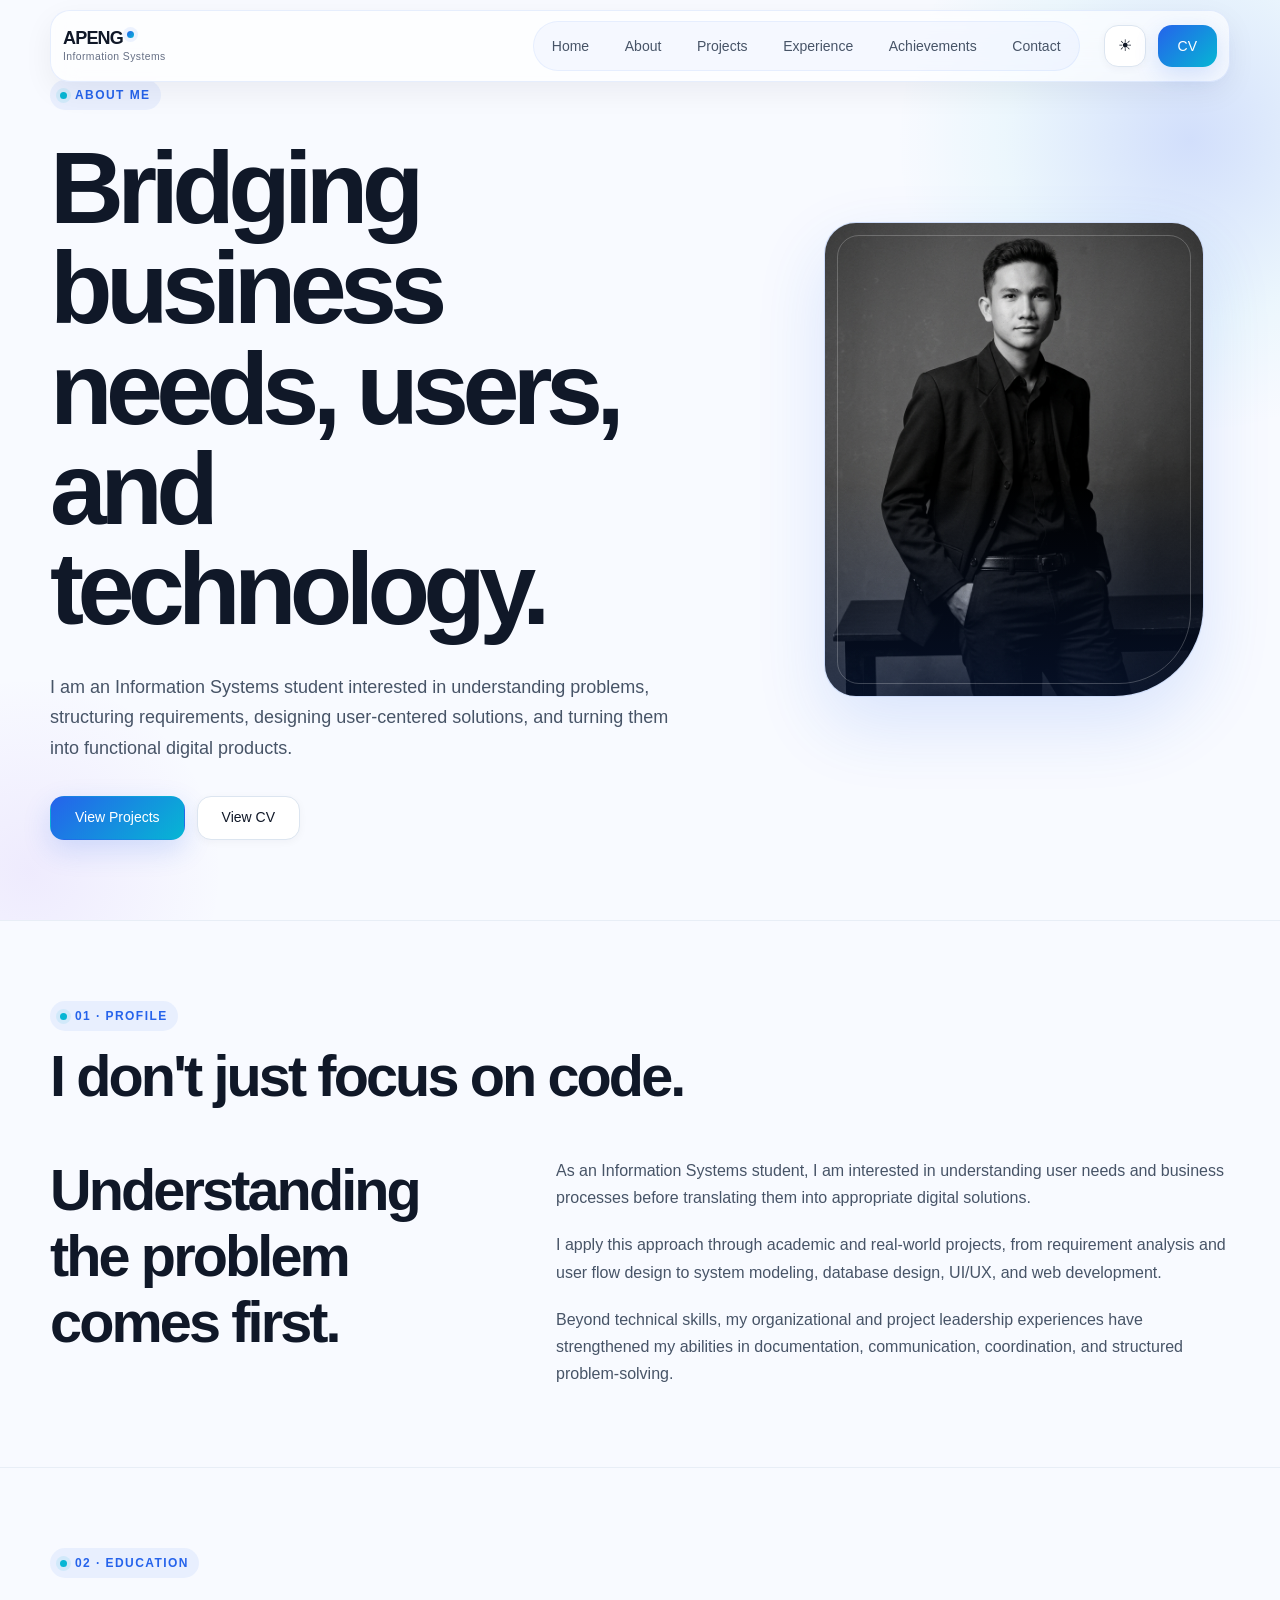
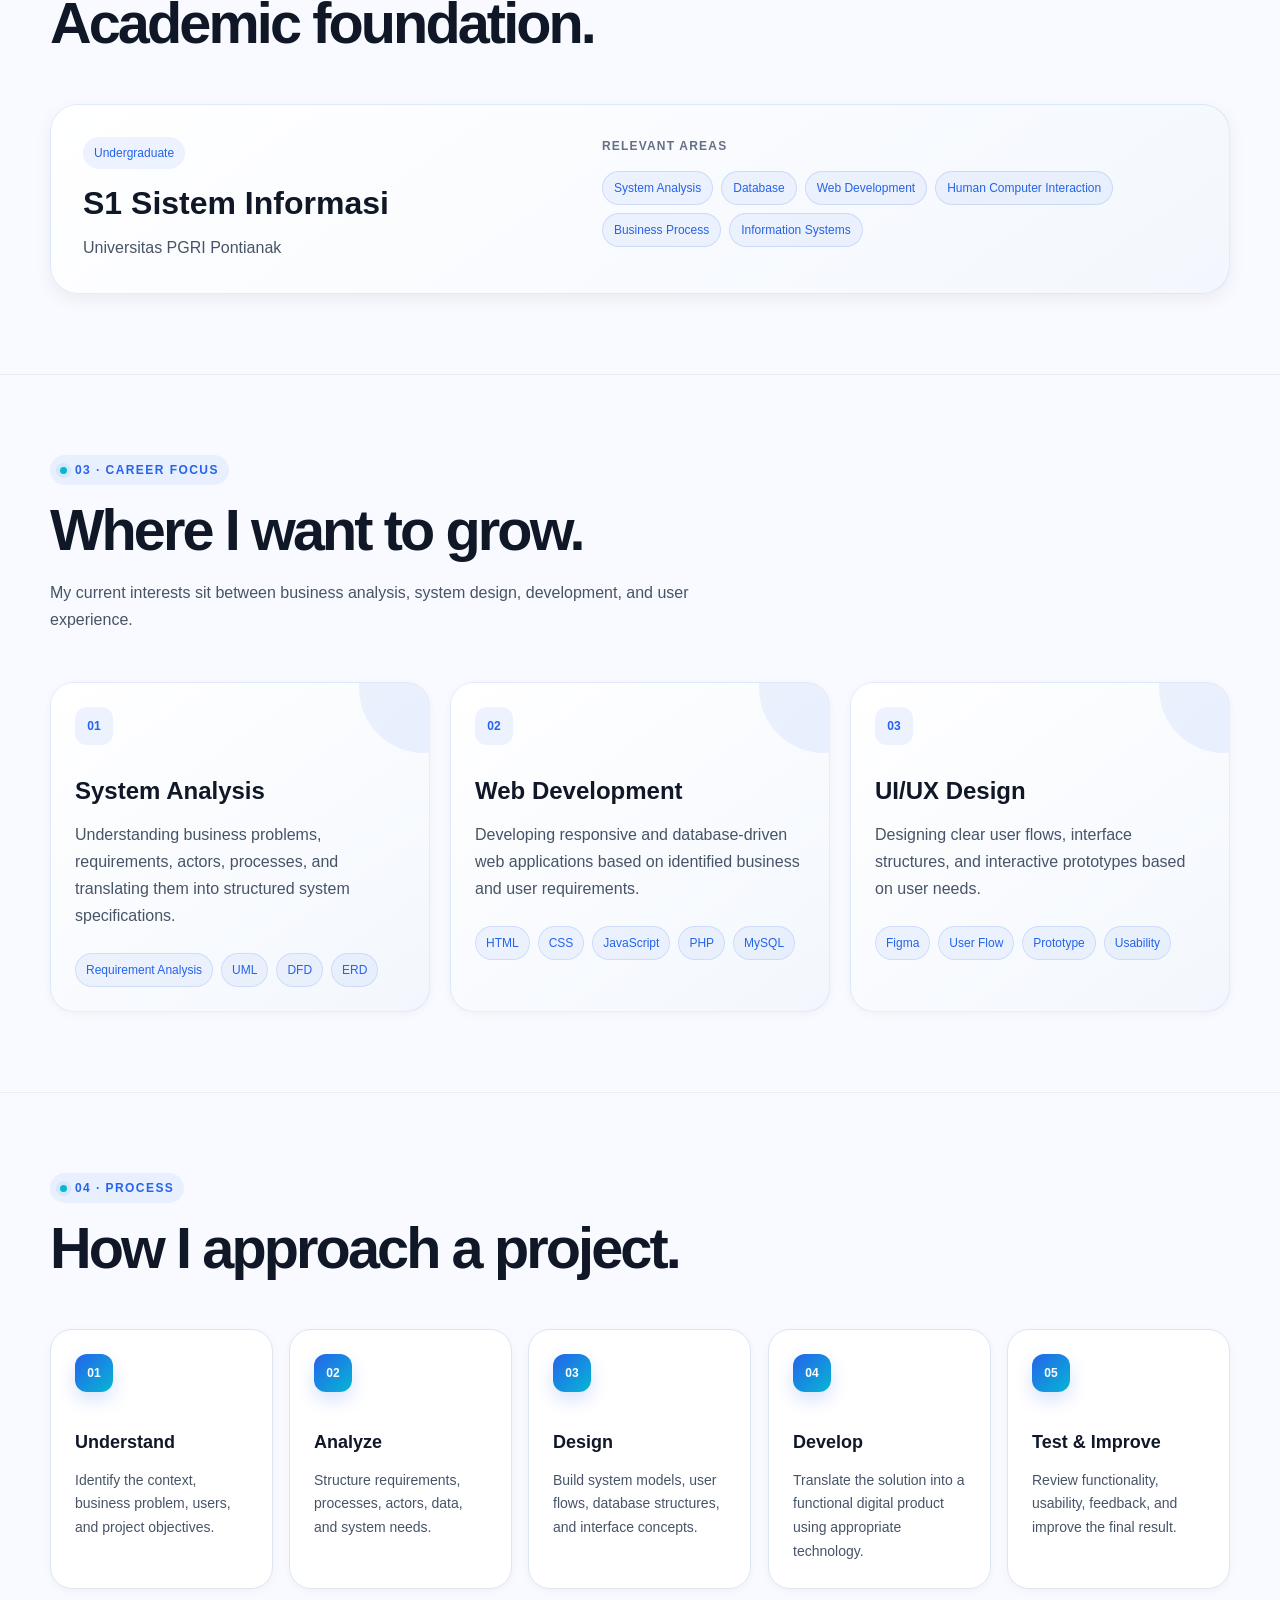
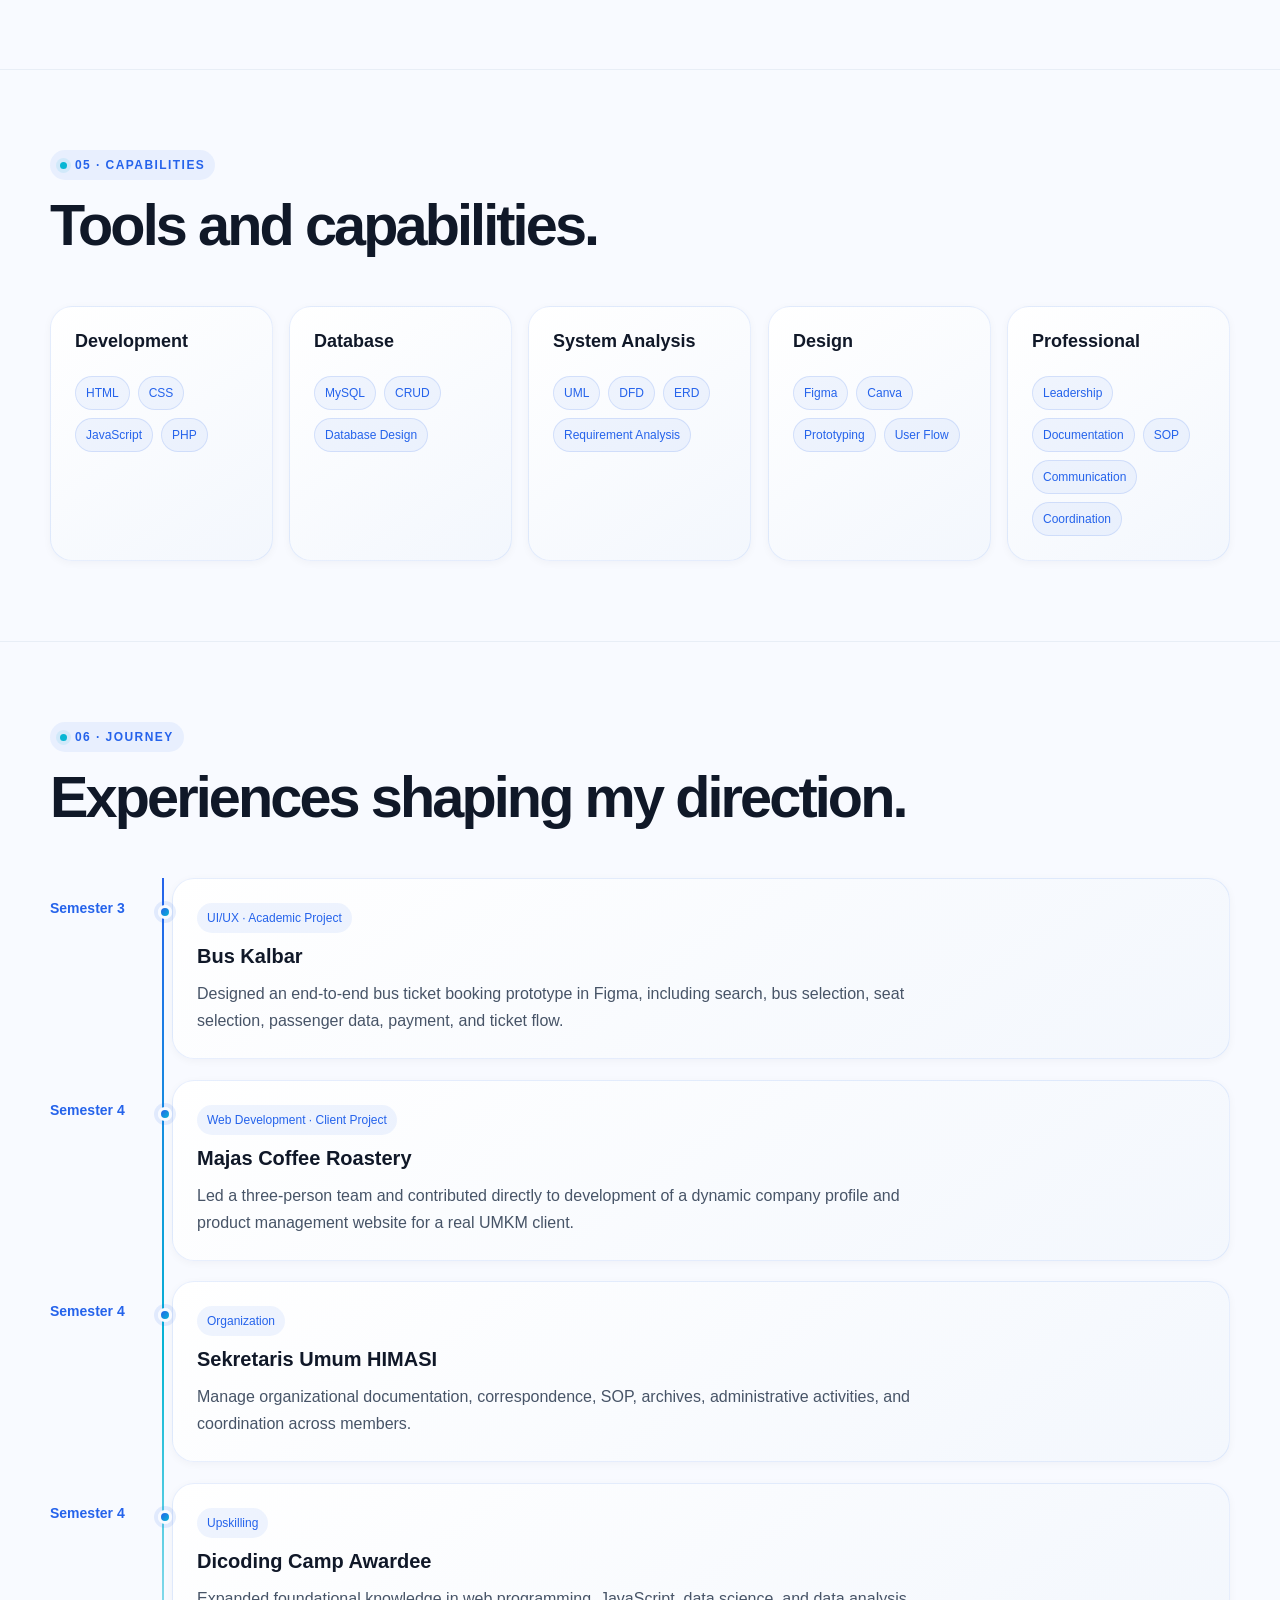
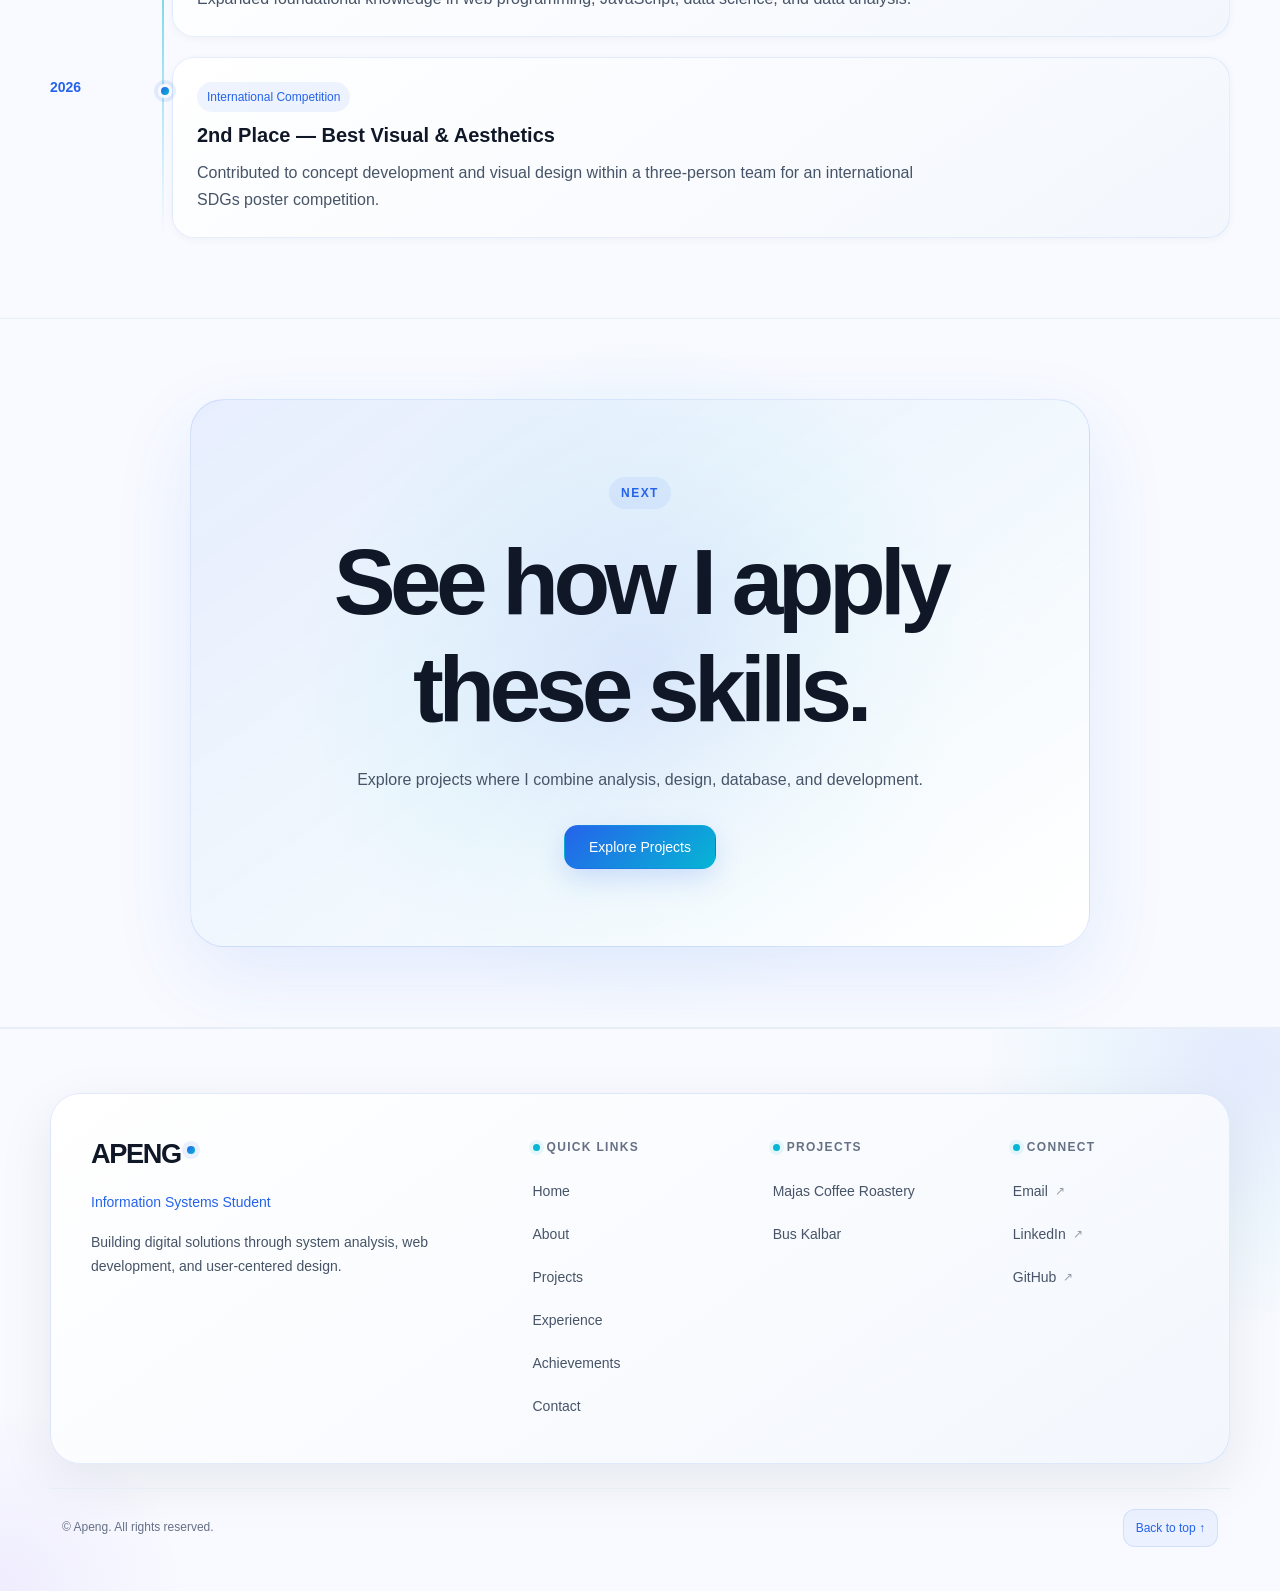
==== about.html @ 3a29b1e9 "Add files via upload" ====
<!DOCTYPE html>
<html lang="id">

<head>

    <!-- =====================================================
        BASIC META
    ====================================================== -->

    <meta charset="UTF-8">

    <meta
        name="viewport"
        content="width=device-width, initial-scale=1.0"
    >

    <meta
        name="description"
        content="About Apeng, Information Systems Student focused on System Analysis, Web Development, UI/UX Design, and digital problem solving."
    >

    <meta
        name="author"
        content="Apeng"
    >


    <!-- =====================================================
        TITLE
    ====================================================== -->

    <title>
        About | Apeng Portfolio
    </title>


    <!-- =====================================================
        FAVICON
    ====================================================== -->

    <link
        rel="icon"
        href="assets/icons/favicon.svg"
        type="image/svg+xml"
    >


    <!-- =====================================================
        PREVENT THEME FLASH
    ====================================================== -->

    <script>
        (function () {

            const savedTheme =
                localStorage.getItem(
                    "portfolio-theme"
                );

            const systemDark =
                window.matchMedia(
                    "(prefers-color-scheme: dark)"
                ).matches;

            if (
                savedTheme === "dark" ||
                (!savedTheme && systemDark)
            ) {

                document.documentElement
                    .classList
                    .add("dark");

            }

        })();
    </script>


    <!-- =====================================================
        CSS
    ====================================================== -->

    <link
        rel="stylesheet"
        href="css/variables.css"
    >

    <link
        rel="stylesheet"
        href="css/theme.css"
    >

    <link
        rel="stylesheet"
        href="css/main.css"
    >

    <link
        rel="stylesheet"
        href="css/navbar.css"
    >

    <link
        rel="stylesheet"
        href="css/footer.css"
    >

    <link
        rel="stylesheet"
        href="css/pages/about.css"
    >

    <link
        rel="stylesheet"
        href="css/animations.css"
    >

    <link
        rel="stylesheet"
        href="css/responsive.css"
    >

</head>


<body>


    <!-- =====================================================
        NAVBAR
    ====================================================== -->

    <header
        id="navbar-container"
        class="site-header"
    >
    </header>



    <!-- =====================================================
        MAIN
    ====================================================== -->

    <main>


        <!-- =================================================
            ABOUT HERO
        ================================================== -->

        <section class="about-page-hero section">

            <div class="container">

                <div class="about-page-hero-grid">


                    <!-- CONTENT -->

                    <div class="about-page-hero-content">

                        <span class="section-number">
                            ABOUT ME
                        </span>

                        <h1>
                            Bridging business needs,
                            users, and technology.
                        </h1>

                        <p>
                            I am an Information Systems student
                            interested in understanding problems,
                            structuring requirements, designing
                            user-centered solutions, and turning
                            them into functional digital products.
                        </p>


                        <div class="about-page-actions">

                            <a
                                href="projects.html"
                                class="btn btn-primary"
                            >
                                View Projects
                            </a>

                            <a
                                href="assets/documents/cv.pdf"
                                class="btn btn-secondary"
                                target="_blank"
                                rel="noopener noreferrer"
                            >
                                View CV
                            </a>

                        </div>

                    </div>



                    <!-- IMAGE -->

                    <div class="about-page-hero-image">

                        <div class="about-page-photo">

                            <img
                                src="assets/images/profile/foto utama.jpg"
                                alt="Apeng - Information Systems Student"
                                loading="eager"
                            >

                        </div>

                    </div>

                </div>

            </div>

        </section>



        <!-- =================================================
            PROFILE OVERVIEW
        ================================================== -->

        <section class="profile-overview section">

            <div class="container">

                <div class="section-header reveal">

                    <span class="section-number">
                        01 · Profile
                    </span>

                    <h2 class="section-title">
                        I don't just focus on code.
                    </h2>

                </div>


                <div class="profile-overview-grid">


                    <div
                        class="profile-overview-title reveal reveal-left"
                    >

                        <h3>
                            Understanding the problem comes first.
                        </h3>

                    </div>


                    <div
                        class="profile-overview-content reveal reveal-right"
                    >

                        <p>
                            As an Information Systems student, I am interested
                            in understanding user needs and business processes
                            before translating them into appropriate digital
                            solutions.
                        </p>

                        <p>
                            I apply this approach through academic and real-world
                            projects, from requirement analysis and user flow design
                            to system modeling, database design, UI/UX,
                            and web development.
                        </p>

                        <p>
                            Beyond technical skills, my organizational and project
                            leadership experiences have strengthened my abilities
                            in documentation, communication, coordination,
                            and structured problem-solving.
                        </p>

                    </div>

                </div>

            </div>

        </section>



        <!-- =================================================
            EDUCATION
        ================================================== -->

        <section class="education section">

            <div class="container">

                <div class="section-header reveal">

                    <span class="section-number">
                        02 · Education
                    </span>

                    <h2 class="section-title">
                        Academic foundation.
                    </h2>

                </div>


                <article class="education-card reveal">

                    <div class="education-main">

                        <span class="education-period">
                            Undergraduate
                        </span>

                        <h3>
                            S1 Sistem Informasi
                        </h3>

                        <p>
                            Universitas PGRI Pontianak
                        </p>

                    </div>


                    <div class="education-focus">

                        <span>
                            Relevant Areas
                        </span>

                        <div class="education-tags">

                            <span>
                                System Analysis
                            </span>

                            <span>
                                Database
                            </span>

                            <span>
                                Web Development
                            </span>

                            <span>
                                Human Computer Interaction
                            </span>

                            <span>
                                Business Process
                            </span>

                            <span>
                                Information Systems
                            </span>

                        </div>

                    </div>

                </article>

            </div>

        </section>



        <!-- =================================================
            CAREER FOCUS
        ================================================== -->

        <section class="career-focus section">

            <div class="container">

                <div class="section-header reveal">

                    <span class="section-number">
                        03 · Career Focus
                    </span>

                    <h2 class="section-title">
                        Where I want to grow.
                    </h2>

                    <p class="section-description">
                        My current interests sit between business
                        analysis, system design, development,
                        and user experience.
                    </p>

                </div>


                <div class="career-focus-grid">


                    <!-- SYSTEM ANALYSIS -->

                    <article class="career-card reveal">

                        <span class="career-number">
                            01
                        </span>

                        <h3>
                            System Analysis
                        </h3>

                        <p>
                            Understanding business problems,
                            requirements, actors, processes,
                            and translating them into structured
                            system specifications.
                        </p>

                        <div class="career-tags">

                            <span>
                                Requirement Analysis
                            </span>

                            <span>
                                UML
                            </span>

                            <span>
                                DFD
                            </span>

                            <span>
                                ERD
                            </span>

                        </div>

                    </article>



                    <!-- WEB -->

                    <article class="career-card reveal">

                        <span class="career-number">
                            02
                        </span>

                        <h3>
                            Web Development
                        </h3>

                        <p>
                            Developing responsive and database-driven
                            web applications based on identified
                            business and user requirements.
                        </p>

                        <div class="career-tags">

                            <span>
                                HTML
                            </span>

                            <span>
                                CSS
                            </span>

                            <span>
                                JavaScript
                            </span>

                            <span>
                                PHP
                            </span>

                            <span>
                                MySQL
                            </span>

                        </div>

                    </article>



                    <!-- UI UX -->

                    <article class="career-card reveal">

                        <span class="career-number">
                            03
                        </span>

                        <h3>
                            UI/UX Design
                        </h3>

                        <p>
                            Designing clear user flows,
                            interface structures, and interactive
                            prototypes based on user needs.
                        </p>

                        <div class="career-tags">

                            <span>
                                Figma
                            </span>

                            <span>
                                User Flow
                            </span>

                            <span>
                                Prototype
                            </span>

                            <span>
                                Usability
                            </span>

                        </div>

                    </article>

                </div>

            </div>

        </section>



        <!-- =================================================
            HOW I WORK
        ================================================== -->

        <section class="work-process section">

            <div class="container">

                <div class="section-header reveal">

                    <span class="section-number">
                        04 · Process
                    </span>

                    <h2 class="section-title">
                        How I approach a project.
                    </h2>

                </div>


                <div class="work-process-grid">


                    <article class="process-card reveal">

                        <span class="process-number">
                            01
                        </span>

                        <h3>
                            Understand
                        </h3>

                        <p>
                            Identify the context, business problem,
                            users, and project objectives.
                        </p>

                    </article>


                    <article class="process-card reveal">

                        <span class="process-number">
                            02
                        </span>

                        <h3>
                            Analyze
                        </h3>

                        <p>
                            Structure requirements, processes,
                            actors, data, and system needs.
                        </p>

                    </article>


                    <article class="process-card reveal">

                        <span class="process-number">
                            03
                        </span>

                        <h3>
                            Design
                        </h3>

                        <p>
                            Build system models, user flows,
                            database structures, and interface concepts.
                        </p>

                    </article>


                    <article class="process-card reveal">

                        <span class="process-number">
                            04
                        </span>

                        <h3>
                            Develop
                        </h3>

                        <p>
                            Translate the solution into a functional
                            digital product using appropriate technology.
                        </p>

                    </article>


                    <article class="process-card reveal">

                        <span class="process-number">
                            05
                        </span>

                        <h3>
                            Test & Improve
                        </h3>

                        <p>
                            Review functionality, usability,
                            feedback, and improve the final result.
                        </p>

                    </article>

                </div>

            </div>

        </section>



        <!-- =================================================
            TOOLS & SKILLS
        ================================================== -->

        <section class="about-tools section">

            <div class="container">

                <div class="section-header reveal">

                    <span class="section-number">
                        05 · Capabilities
                    </span>

                    <h2 class="section-title">
                        Tools and capabilities.
                    </h2>

                </div>


                <div class="about-tools-grid">


                    <article class="about-tool-card reveal">

                        <h3>
                            Development
                        </h3>

                        <div class="about-tool-tags">

                            <span>HTML</span>
                            <span>CSS</span>
                            <span>JavaScript</span>
                            <span>PHP</span>

                        </div>

                    </article>


                    <article class="about-tool-card reveal">

                        <h3>
                            Database
                        </h3>

                        <div class="about-tool-tags">

                            <span>MySQL</span>
                            <span>CRUD</span>
                            <span>Database Design</span>

                        </div>

                    </article>


                    <article class="about-tool-card reveal">

                        <h3>
                            System Analysis
                        </h3>

                        <div class="about-tool-tags">

                            <span>UML</span>
                            <span>DFD</span>
                            <span>ERD</span>
                            <span>Requirement Analysis</span>

                        </div>

                    </article>


                    <article class="about-tool-card reveal">

                        <h3>
                            Design
                        </h3>

                        <div class="about-tool-tags">

                            <span>Figma</span>
                            <span>Canva</span>
                            <span>Prototyping</span>
                            <span>User Flow</span>

                        </div>

                    </article>


                    <article class="about-tool-card reveal">

                        <h3>
                            Professional
                        </h3>

                        <div class="about-tool-tags">

                            <span>Leadership</span>
                            <span>Documentation</span>
                            <span>SOP</span>
                            <span>Communication</span>
                            <span>Coordination</span>

                        </div>

                    </article>

                </div>

            </div>

        </section>



        <!-- =================================================
            JOURNEY
        ================================================== -->

        <section class="about-journey section">

            <div class="container">

                <div class="section-header reveal">

                    <span class="section-number">
                        06 · Journey
                    </span>

                    <h2 class="section-title">
                        Experiences shaping my direction.
                    </h2>

                </div>


                <div class="journey-list">


                    <!-- BUS KALBAR -->

                    <article class="journey-item reveal">

                        <div class="journey-year">
                            Semester 3
                        </div>

                        <div class="journey-content">

                            <span>
                                UI/UX · Academic Project
                            </span>

                            <h3>
                                Bus Kalbar
                            </h3>

                            <p>
                                Designed an end-to-end bus ticket
                                booking prototype in Figma, including
                                search, bus selection, seat selection,
                                passenger data, payment, and ticket flow.
                            </p>

                        </div>

                    </article>



                    <!-- MAJAS -->

                    <article class="journey-item reveal">

                        <div class="journey-year">
                            Semester 4
                        </div>

                        <div class="journey-content">

                            <span>
                                Web Development · Client Project
                            </span>

                            <h3>
                                Majas Coffee Roastery
                            </h3>

                            <p>
                                Led a three-person team and contributed
                                directly to development of a dynamic
                                company profile and product management
                                website for a real UMKM client.
                            </p>

                        </div>

                    </article>



                    <!-- HIMASI -->

                    <article class="journey-item reveal">

                        <div class="journey-year">
                            Semester 4
                        </div>

                        <div class="journey-content">

                            <span>
                                Organization
                            </span>

                            <h3>
                                Sekretaris Umum HIMASI
                            </h3>

                            <p>
                                Manage organizational documentation,
                                correspondence, SOP, archives,
                                administrative activities,
                                and coordination across members.
                            </p>

                        </div>

                    </article>



                    <!-- DICODING -->

                    <article class="journey-item reveal">

                        <div class="journey-year">
                            Semester 4
                        </div>

                        <div class="journey-content">

                            <span>
                                Upskilling
                            </span>

                            <h3>
                                Dicoding Camp Awardee
                            </h3>

                            <p>
                                Expanded foundational knowledge in
                                web programming, JavaScript,
                                data science, and data analysis.
                            </p>

                        </div>

                    </article>



                    <!-- SDGS -->

                    <article class="journey-item reveal">

                        <div class="journey-year">
                            2026
                        </div>

                        <div class="journey-content">

                            <span>
                                International Competition
                            </span>

                            <h3>
                                2nd Place —
                                Best Visual &amp; Aesthetics
                            </h3>

                            <p>
                                Contributed to concept development
                                and visual design within a three-person
                                team for an international SDGs
                                poster competition.
                            </p>

                        </div>

                    </article>

                </div>

            </div>

        </section>



        <!-- =================================================
            CTA
        ================================================== -->

        <section class="about-page-cta section">

            <div class="container">

                <div class="about-page-cta-content reveal">

                    <span>
                        NEXT
                    </span>

                    <h2>
                        See how I apply these skills.
                    </h2>

                    <p>
                        Explore projects where I combine
                        analysis, design, database,
                        and development.
                    </p>

                    <a
                        href="projects.html"
                        class="btn btn-primary"
                    >
                        Explore Projects
                    </a>

                </div>

            </div>

        </section>


    </main>



    <!-- =====================================================
        FOOTER
    ====================================================== -->

    <footer
        id="footer-container"
        class="site-footer"
    >
    </footer>



    <!-- =====================================================
        BACK TO TOP
    ====================================================== -->

    <button
        type="button"
        id="back-to-top"
        class="back-to-top"
        aria-label="Back to top"
    >
        ↑
    </button>



    <!-- =====================================================
        JAVASCRIPT
    ====================================================== -->

    <script
        src="js/components.js"
        defer
    ></script>

    <script
        src="js/main.js"
        defer
    ></script>

    <script
        src="js/theme.js"
        defer
    ></script>

    <script
        src="js/navbar.js"
        defer
    ></script>

    <script
        src="js/scroll-animation.js"
        defer
    ></script>

</body>

</html>
---- css/variables.css ----
/* =========================================================
   VARIABLES.CSS
   Final Design Tokens
   Modern Portfolio UI
   Blue / Cyan / Violet
========================================================= */

:root {

    /* =====================================================
       FONT FAMILY
    ====================================================== */

    --font-primary:
        "Inter",
        "Segoe UI",
        Arial,
        Helvetica,
        sans-serif;


    /* =====================================================
       FONT SIZE
    ====================================================== */

    --font-size-xs: 0.75rem;
    --font-size-sm: 0.875rem;
    --font-size-base: 1rem;
    --font-size-md: 1.125rem;
    --font-size-lg: 1.25rem;
    --font-size-xl: 1.5rem;
    --font-size-2xl: 2rem;
    --font-size-3xl: 2.75rem;
    --font-size-4xl: 4rem;


    /* =====================================================
       FONT WEIGHT
    ====================================================== */

    --font-weight-regular: 400;
    --font-weight-medium: 500;
    --font-weight-semibold: 600;
    --font-weight-bold: 700;


    /* =====================================================
       LINE HEIGHT
    ====================================================== */

    --line-height-tight: 1.15;
    --line-height-normal: 1.5;
    --line-height-relaxed: 1.7;


    /* =====================================================
       LETTER SPACING
    ====================================================== */

    --tracking-tight: -0.04em;
    --tracking-normal: 0;
    --tracking-wide: 0.08em;
    --tracking-wider: 0.12em;


    /* =====================================================
       BRAND COLORS
    ====================================================== */

    --color-primary: #2563eb;

    --color-primary-light: #3b82f6;

    --color-primary-soft: #60a5fa;

    --color-primary-dark: #1d4ed8;


    --color-secondary: #06b6d4;

    --color-secondary-light: #22d3ee;

    --color-secondary-dark: #0891b2;


    --color-violet: #7c3aed;

    --color-violet-light: #8b5cf6;

    --color-violet-dark: #6d28d9;


    /* =====================================================
       STATUS COLORS
       Bisa dipakai nanti jika dibutuhkan
    ====================================================== */

    --color-success: #10b981;

    --color-warning: #f59e0b;

    --color-danger: #ef4444;

    --color-info: #0ea5e9;


    /* =====================================================
       BRAND GRADIENTS
    ====================================================== */

    --gradient-primary:
        linear-gradient(
            135deg,
            #2563eb 0%,
            #06b6d4 100%
        );


    --gradient-secondary:
        linear-gradient(
            135deg,
            #2563eb 0%,
            #7c3aed 100%
        );


    --gradient-blue-violet:
        linear-gradient(
            135deg,
            #3b82f6 0%,
            #8b5cf6 100%
        );


    --gradient-cyan-violet:
        linear-gradient(
            135deg,
            #06b6d4 0%,
            #7c3aed 100%
        );


    --gradient-text:
        linear-gradient(
            90deg,
            #2563eb 0%,
            #06b6d4 50%,
            #7c3aed 100%
        );


    /* =====================================================
       LIGHT ACCENT BACKGROUNDS
       Digunakan untuk badge/card/tag
    ====================================================== */

    --color-primary-alpha-04:
        rgba(37, 99, 235, 0.04);

    --color-primary-alpha-05:
        rgba(37, 99, 235, 0.05);

    --color-primary-alpha-06:
        rgba(37, 99, 235, 0.06);

    --color-primary-alpha-08:
        rgba(37, 99, 235, 0.08);

    --color-primary-alpha-10:
        rgba(37, 99, 235, 0.10);

    --color-primary-alpha-12:
        rgba(37, 99, 235, 0.12);

    --color-primary-alpha-15:
        rgba(37, 99, 235, 0.15);

    --color-primary-alpha-18:
        rgba(37, 99, 235, 0.18);

    --color-primary-alpha-20:
        rgba(37, 99, 235, 0.20);

    --color-primary-alpha-25:
        rgba(37, 99, 235, 0.25);

    --color-primary-alpha-30:
        rgba(37, 99, 235, 0.30);


    --color-secondary-alpha-05:
        rgba(6, 182, 212, 0.05);

    --color-secondary-alpha-08:
        rgba(6, 182, 212, 0.08);

    --color-secondary-alpha-10:
        rgba(6, 182, 212, 0.10);

    --color-secondary-alpha-12:
        rgba(6, 182, 212, 0.12);

    --color-secondary-alpha-15:
        rgba(6, 182, 212, 0.15);

    --color-secondary-alpha-20:
        rgba(6, 182, 212, 0.20);


    --color-violet-alpha-05:
        rgba(124, 58, 237, 0.05);

    --color-violet-alpha-08:
        rgba(124, 58, 237, 0.08);

    --color-violet-alpha-10:
        rgba(124, 58, 237, 0.10);

    --color-violet-alpha-15:
        rgba(124, 58, 237, 0.15);


    /* =====================================================
       SPACING SYSTEM
    ====================================================== */

    --space-1: 0.25rem;
    --space-2: 0.5rem;
    --space-3: 0.75rem;
    --space-4: 1rem;
    --space-5: 1.25rem;
    --space-6: 1.5rem;
    --space-7: 1.75rem;
    --space-8: 2rem;
    --space-9: 2.25rem;
    --space-10: 2.5rem;
    --space-12: 3rem;
    --space-14: 3.5rem;
    --space-16: 4rem;
    --space-18: 4.5rem;
    --space-20: 5rem;
    --space-24: 6rem;
    --space-28: 7rem;
    --space-32: 8rem;


    /* =====================================================
       CONTAINER / LAYOUT
    ====================================================== */

    --container-width: 1200px;

    --container-padding: 1.5rem;

    --navbar-height: 72px;


    /* =====================================================
       BORDER RADIUS
       Modern rounded system
    ====================================================== */

    --radius-xs: 6px;

    --radius-sm: 10px;

    --radius-md: 14px;

    --radius-lg: 18px;

    --radius-xl: 22px;

    --radius-2xl: 28px;

    --radius-3xl: 36px;

    --radius-round: 999px;


    /* =====================================================
       BORDER WIDTH
    ====================================================== */

    --border-thin: 1px;

    --border-medium: 2px;


    /* =====================================================
       SHADOW SYSTEM
    ====================================================== */

    --shadow-xs:
        0 2px 8px
        rgba(15, 23, 42, 0.04);


    --shadow-sm:
        0 6px 18px
        rgba(15, 23, 42, 0.06);


    --shadow-md:
        0 12px 35px
        rgba(15, 23, 42, 0.08);


    --shadow-lg:
        0 20px 55px
        rgba(15, 23, 42, 0.12);


    --shadow-xl:
        0 30px 80px
        rgba(15, 23, 42, 0.16);


    /* =====================================================
       BRAND SHADOW
    ====================================================== */

    --shadow-blue:
        0 14px 40px
        rgba(37, 99, 235, 0.12);


    --shadow-blue-hover:
        0 22px 60px
        rgba(37, 99, 235, 0.20);


    --shadow-cyan:
        0 14px 40px
        rgba(6, 182, 212, 0.12);


    --shadow-violet:
        0 14px 40px
        rgba(124, 58, 237, 0.12);


    /* =====================================================
       INNER SHADOW
    ====================================================== */

    --shadow-inner:
        inset 0 1px 0
        rgba(255, 255, 255, 0.10);


    /* =====================================================
       BLUR
    ====================================================== */

    --blur-sm: 8px;

    --blur-md: 14px;

    --blur-lg: 24px;

    --blur-xl: 40px;


    /* =====================================================
       TRANSITION
    ====================================================== */

    --transition-instant: 0.1s ease;

    --transition-fast: 0.2s ease;

    --transition-base: 0.35s ease;

    --transition-slow: 0.6s ease;


    /* =====================================================
       EASING
    ====================================================== */

    --ease-default:
        cubic-bezier(
            0.4,
            0,
            0.2,
            1
        );


    --ease-smooth:
        cubic-bezier(
            0.22,
            1,
            0.36,
            1
        );


    --ease-bounce:
        cubic-bezier(
            0.34,
            1.56,
            0.64,
            1
        );


    /* =====================================================
       ANIMATION
    ====================================================== */

    --animation-fast: 0.4s;

    --animation-base: 0.7s;

    --animation-slow: 1s;


    /* =====================================================
       Z INDEX SYSTEM
    ====================================================== */

    --z-background: -1;

    --z-base: 1;

    --z-content: 10;

    --z-dropdown: 100;

    --z-sticky: 300;

    --z-navbar: 500;

    --z-overlay: 800;

    --z-modal: 1000;

    --z-toast: 1200;


    /* =====================================================
       ICON SIZE
    ====================================================== */

    --icon-xs: 16px;

    --icon-sm: 20px;

    --icon-md: 24px;

    --icon-lg: 32px;

    --icon-xl: 48px;


    /* =====================================================
       BUTTON HEIGHT
    ====================================================== */

    --button-height-sm: 38px;

    --button-height-md: 44px;

    --button-height-lg: 50px;


    /* =====================================================
       CARD PADDING
    ====================================================== */

    --card-padding-sm: 1rem;

    --card-padding-md: 1.5rem;

    --card-padding-lg: 2rem;


    /* =====================================================
       GLASS EFFECT
    ====================================================== */

    --glass-light:
        rgba(255, 255, 255, 0.72);

    --glass-medium:
        rgba(255, 255, 255, 0.82);

    --glass-dark:
        rgba(15, 23, 42, 0.78);


    /* =====================================================
       IMAGE OVERLAY
    ====================================================== */

    --image-overlay-light:
        linear-gradient(
            180deg,
            transparent 55%,
            rgba(37, 99, 235, 0.12)
        );


    --image-overlay-dark:
        linear-gradient(
            180deg,
            transparent 50%,
            rgba(15, 23, 42, 0.28)
        );


    /* =====================================================
       GLOW SYSTEM
    ====================================================== */

    --glow-blue:
        radial-gradient(
            circle,
            rgba(37, 99, 235, 0.16),
            transparent 70%
        );


    --glow-cyan:
        radial-gradient(
            circle,
            rgba(6, 182, 212, 0.12),
            transparent 70%
        );


    --glow-violet:
        radial-gradient(
            circle,
            rgba(124, 58, 237, 0.10),
            transparent 70%
        );

}
---- css/theme.css ----
/* =========================================================
   THEME.CSS
   Final Light / Dark Theme
   Modern Portfolio UI
   Blue / Cyan / Violet
========================================================= */


/* =========================================================
   LIGHT MODE
========================================================= */

:root {

    /* =====================================================
       BACKGROUND
    ====================================================== */

    --color-background:
        #f8faff;

    --color-background-secondary:
        #f4f7fb;


    /* =====================================================
       SURFACE
    ====================================================== */

    --color-surface:
        #ffffff;

    --color-surface-secondary:
        #f3f7fd;

    --color-surface-tertiary:
        #eef4fb;


    /* =====================================================
       TEXT
    ====================================================== */

    --color-text-primary:
        #101828;

    --color-text-secondary:
        #475467;

    --color-text-muted:
        #667085;

    --color-text-soft:
        #98a2b3;


    /* =====================================================
       BORDER
    ====================================================== */

    --color-border:
        #dce5f0;

    --color-border-soft:
        #e8eef6;

    --color-border-strong:
        #b9c8dd;


    /* =====================================================
       CARD
    ====================================================== */

    --color-card-background:
        #ffffff;

    --color-card-secondary:
        #f7faff;


    /* =====================================================
       NAVBAR
    ====================================================== */

    --color-navbar-background:
        rgba(
            248,
            250,
            255,
            0.84
        );


    --color-navbar-border:
        rgba(
            37,
            99,
            235,
            0.08
        );


    /* =====================================================
       IMAGE
    ====================================================== */

    --color-image-placeholder:
        #eaf1fb;


    /* =====================================================
       OVERLAY
    ====================================================== */

    --color-overlay:
        rgba(
            15,
            23,
            42,
            0.72
        );


    /* =====================================================
       ACCENT
    ====================================================== */

    --color-accent:
        var(--color-primary);

    --color-accent-hover:
        var(--color-primary-dark);

    --color-accent-text:
        #ffffff;


    /* =====================================================
       SCROLLBAR
    ====================================================== */

    --color-scrollbar-track:
        #eef3f9;

    --color-scrollbar-thumb:
        #b8c7da;

    --color-scrollbar-thumb-hover:
        #94a8c4;


    /* =====================================================
       SELECTION
    ====================================================== */

    --color-selection:
        rgba(
            37,
            99,
            235,
            0.18
        );


    color-scheme:
        light;
}



/* =========================================================
   DARK MODE
========================================================= */

html.dark {

    /* =====================================================
       BACKGROUND
    ====================================================== */

    --color-background:
        #080d18;

    --color-background-secondary:
        #0b1220;


    /* =====================================================
       SURFACE
    ====================================================== */

    --color-surface:
        #0f172a;

    --color-surface-secondary:
        #111c33;

    --color-surface-tertiary:
        #17243b;


    /* =====================================================
       TEXT
    ====================================================== */

    --color-text-primary:
        #f8fafc;

    --color-text-secondary:
        #b7c2d2;

    --color-text-muted:
        #8694a8;

    --color-text-soft:
        #64748b;


    /* =====================================================
       BORDER
    ====================================================== */

    --color-border:
        #1e2c43;

    --color-border-soft:
        #182338;

    --color-border-strong:
        #334766;


    /* =====================================================
       CARD
    ====================================================== */

    --color-card-background:
        #0f172a;

    --color-card-secondary:
        #111c33;


    /* =====================================================
       NAVBAR
    ====================================================== */

    --color-navbar-background:
        rgba(
            8,
            13,
            24,
            0.86
        );


    --color-navbar-border:
        rgba(
            96,
            165,
            250,
            0.12
        );


    /* =====================================================
       IMAGE
    ====================================================== */

    --color-image-placeholder:
        #111c2e;


    /* =====================================================
       OVERLAY
    ====================================================== */

    --color-overlay:
        rgba(
            2,
            6,
            23,
            0.82
        );


    /* =====================================================
       ACCENT
    ====================================================== */

    --color-accent:
        var(--color-primary-light);

    --color-accent-hover:
        var(--color-primary-soft);

    --color-accent-text:
        #ffffff;


    /* =====================================================
       SCROLLBAR
    ====================================================== */

    --color-scrollbar-track:
        #0d1524;

    --color-scrollbar-thumb:
        #31425c;

    --color-scrollbar-thumb-hover:
        #46607f;


    /* =====================================================
       SELECTION
    ====================================================== */

    --color-selection:
        rgba(
            59,
            130,
            246,
            0.24
        );


    color-scheme:
        dark;
}



/* =========================================================
   HTML / BODY
========================================================= */

html {
    background:
        var(--color-background);

    color:
        var(--color-text-primary);
}


body {
    background:
        var(--color-background);

    color:
        var(--color-text-primary);

    transition:
        background-color
            var(--transition-base),
        color
            var(--transition-base);
}



/* =========================================================
   GLOBAL THEME TRANSITION
========================================================= */

body,
header,
nav,
main,
section,
article,
aside,
footer,
div,
button,
a,
input,
textarea,
select {
    transition:
        background-color
            var(--transition-base),
        color
            var(--transition-base),
        border-color
            var(--transition-base);
}



/* =========================================================
   TYPOGRAPHY
========================================================= */

h1,
h2,
h3,
h4,
h5,
h6 {
    color:
        var(--color-text-primary);
}


p {
    color:
        var(--color-text-secondary);
}


small {
    color:
        var(--color-text-muted);
}



/* =========================================================
   LINKS
========================================================= */

a {
    color:
        var(--color-text-primary);
}



/* =========================================================
   FORM ELEMENTS
========================================================= */

input,
textarea,
select {
    background:
        var(--color-surface);

    color:
        var(--color-text-primary);

    border:
        1px solid
        var(--color-border);
}


input::placeholder,
textarea::placeholder {
    color:
        var(--color-text-muted);
}


input:focus,
textarea:focus,
select:focus {
    border-color:
        var(--color-primary);

    outline:
        none;

    box-shadow:
        0 0 0 4px
        rgba(
            37,
            99,
            235,
            0.10
        );
}



/* =========================================================
   SELECTION
========================================================= */

::selection {
    background:
        var(--color-selection);

    color:
        var(--color-text-primary);
}



/* =========================================================
   SCROLLBAR
========================================================= */

::-webkit-scrollbar {
    width: 10px;
}


::-webkit-scrollbar-track {
    background:
        var(--color-scrollbar-track);
}


::-webkit-scrollbar-thumb {
    background:
        var(--color-scrollbar-thumb);

    border:
        2px solid
        var(--color-scrollbar-track);

    border-radius:
        var(--radius-round);
}


::-webkit-scrollbar-thumb:hover {
    background:
        var(--color-scrollbar-thumb-hover);
}



/* =========================================================
   BUTTON THEME
========================================================= */

.btn-primary {
    background:
        var(--gradient-primary);

    color:
        #ffffff;

    border-color:
        transparent;

    box-shadow:
        0 10px 28px
        rgba(
            37,
            99,
            235,
            0.18
        );
}


.btn-primary:hover {
    box-shadow:
        0 16px 38px
        rgba(
            37,
            99,
            235,
            0.28
        );
}


.btn-secondary {
    background:
        var(--color-surface);

    color:
        var(--color-text-primary);

    border:
        1px solid
        var(--color-border);
}


.btn-secondary:hover {
    color:
        var(--color-primary);

    border-color:
        rgba(
            37,
            99,
            235,
            0.30
        );

    background:
        rgba(
            37,
            99,
            235,
            0.06
        );
}


html.dark
.btn-secondary:hover {
    color:
        #60a5fa;

    border-color:
        rgba(
            96,
            165,
            250,
            0.25
        );

    background:
        rgba(
            59,
            130,
            246,
            0.10
        );
}



/* =========================================================
   SECTION NUMBERS / SMALL LABEL
========================================================= */

.section-number {
    color:
        var(--color-primary);

    font-weight:
        var(--font-weight-semibold);
}


html.dark
.section-number {
    color:
        #60a5fa;
}



/* =========================================================
   TEXT LINK
========================================================= */

.text-link {
    color:
        var(--color-text-primary);
}


.text-link:hover {
    color:
        var(--color-primary);
}


html.dark
.text-link:hover {
    color:
        #60a5fa;
}



/* =========================================================
   CARD BASE
========================================================= */

.info-card,
.project-card,
.skill-card,
.achievement-card,
.certificate-card,
.experience-content {
    background-color:
        var(--color-card-background);

    border-color:
        var(--color-border);
}



/* =========================================================
   NAVBAR THEME
========================================================= */

.site-header.scrolled {
    background:
        var(--color-navbar-background);

    border-bottom-color:
        var(--color-navbar-border);
}


.theme-toggle {
    color:
        var(--color-text-primary);
}


.theme-toggle:hover {
    background:
        rgba(
            37,
            99,
            235,
            0.07
        );

    border-color:
        rgba(
            37,
            99,
            235,
            0.22
        );
}


html.dark
.theme-toggle:hover {
    background:
        rgba(
            59,
            130,
            246,
            0.10
        );

    border-color:
        rgba(
            96,
            165,
            250,
            0.22
        );
}



/* =========================================================
   CERTIFICATE MODAL THEME
========================================================= */

.certificate-modal-content {
    background:
        var(--color-surface);

    border-color:
        var(--color-border);
}


.certificate-modal-overlay {
    background:
        var(--color-overlay);
}


.certificate-modal-close {
    background:
        var(--color-surface-secondary);

    color:
        var(--color-text-primary);

    border-color:
        var(--color-border);
}


.certificate-modal-close:hover {
    background:
        var(--gradient-primary);

    color:
        #ffffff;

    border-color:
        transparent;
}



/* =========================================================
   BACK TO TOP
========================================================= */

.back-to-top {
    background:
        var(--color-surface);

    color:
        var(--color-text-primary);

    border-color:
        var(--color-border);
}


.back-to-top:hover {
    background:
        var(--gradient-primary);

    color:
        #ffffff;

    border-color:
        transparent;
}



/* =========================================================
   DARK MODE GLOW ADJUSTMENT
========================================================= */

html.dark
.hero::before {
    opacity:
        1.15;
}


html.dark
.hero::after {
    opacity:
        1.1;
}


html.dark
.contact-cta::before {
    opacity:
        1.15;
}



/* =========================================================
   DARK MODE IMAGE
========================================================= */

html.dark
.hero-image-wrapper,
html.dark
.about-image {
    border-color:
        rgba(
            96,
            165,
            250,
            0.18
        );
}



/* =========================================================
   DARK MODE CARD SHADOW
========================================================= */

html.dark
.info-card,
html.dark
.project-card,
html.dark
.skill-card,
html.dark
.certificate-card,
html.dark
.experience-content {

    box-shadow:
        0 10px 35px
        rgba(
            0,
            0,
            0,
            0.22
        );
}



/* =========================================================
   DARK MODE TAGS
========================================================= */

html.dark
.project-tags span,
html.dark
.skill-tags span {

    color:
        #60a5fa;

    border-color:
        rgba(
            96,
            165,
            250,
            0.20
        );

    background:
        rgba(
            59,
            130,
            246,
            0.10
        );
}



/* =========================================================
   DARK MODE ACTIVE / HIGHLIGHT
========================================================= */

html.dark
.project-number,
html.dark
.skill-number,
html.dark
.info-card-icon {

    color:
        #60a5fa;

    background:
        rgba(
            59,
            130,
            246,
            0.11
        );
}



/* =========================================================
   REDUCED MOTION
========================================================= */

@media
(prefers-reduced-motion: reduce) {

    body,
    header,
    nav,
    main,
    section,
    article,
    aside,
    footer,
    div,
    button,
    a,
    input,
    textarea,
    select {
        transition:
            none !important;
    }

}
---- css/main.css ----
/* =========================================================
   MAIN.CSS
   Final Global Styles
   Modern Portfolio UI
========================================================= */


/* =========================================================
   RESET
========================================================= */

*,
*::before,
*::after {
    box-sizing: border-box;

    margin: 0;
    padding: 0;
}


html {
    scroll-behavior: smooth;
}


body {
    min-height: 100vh;

    font-family:
        var(--font-primary);

    font-size:
        var(--font-size-base);

    line-height:
        var(--line-height-normal);

    background:
        var(--color-background);

    color:
        var(--color-text-primary);

    overflow-x: hidden;

    text-rendering:
        optimizeLegibility;

    -webkit-font-smoothing:
        antialiased;
}


/* =========================================================
   MEDIA
========================================================= */

img,
picture,
svg,
video {
    display: block;

    max-width: 100%;
}


img {
    width: 100%;

    height: auto;
}


/* =========================================================
   LINKS
========================================================= */

a {
    color: inherit;

    text-decoration: none;
}


/* =========================================================
   LISTS
========================================================= */

ul,
ol {
    list-style: none;
}


/* =========================================================
   FORM
========================================================= */

button,
input,
textarea,
select {
    font: inherit;
}


button {
    border: none;

    background: none;

    cursor: pointer;
}


/* =========================================================
   ACCESSIBILITY
========================================================= */

:focus-visible {
    outline:
        3px solid
        rgba(37, 99, 235, 0.35);

    outline-offset: 4px;

    border-radius:
        var(--radius-sm);
}


::selection {
    background:
        var(--color-selection);

    color:
        var(--color-text-primary);
}


/* =========================================================
   GLOBAL TYPOGRAPHY
========================================================= */

h1,
h2,
h3,
h4,
h5,
h6 {
    margin: 0;

    color:
        var(--color-text-primary);

    font-weight:
        var(--font-weight-semibold);

    line-height:
        var(--line-height-tight);
}


p {
    margin: 0;

    color:
        var(--color-text-secondary);

    line-height:
        var(--line-height-relaxed);
}


/* =========================================================
   CONTAINER
========================================================= */

.container {
    width:
        min(
            calc(
                100% -
                (var(--container-padding) * 2)
            ),
            var(--container-width)
        );

    margin-inline: auto;
}


/* =========================================================
   SECTION
========================================================= */

.section {
    position: relative;

    padding-block:
        var(--space-20);

    border-bottom:
        1px solid
        var(--color-border-soft);
}


/* =========================================================
   SECTION HEADER
========================================================= */

.section-header {
    position: relative;

    margin-bottom:
        var(--space-12);
}


.section-number {
    display: inline-flex;

    align-items: center;

    gap: 8px;

    margin-bottom:
        var(--space-3);

    padding:
        6px
        10px;

    border-radius:
        var(--radius-round);

    background:
        rgba(37, 99, 235, 0.07);

    color:
        var(--color-primary);

    font-size:
        var(--font-size-xs);

    font-weight:
        var(--font-weight-semibold);

    letter-spacing:
        0.12em;

    text-transform: uppercase;
}


.section-number::before {
    content: "";

    width: 7px;
    height: 7px;

    border-radius: 50%;

    background:
        var(--color-secondary);

    box-shadow:
        0 0 0 4px
        rgba(6, 182, 212, 0.10);
}


.section-title {
    max-width: 900px;

    font-size:
        clamp(
            2.2rem,
            5vw,
            3.6rem
        );

    letter-spacing:
        -0.05em;
}


.section-description {
    max-width: 680px;

    margin-top:
        var(--space-4);

    color:
        var(--color-text-secondary);

    font-size:
        var(--font-size-base);
}


/* =========================================================
   BUTTON SYSTEM
========================================================= */

.btn {
    position: relative;

    display: inline-flex;

    align-items: center;

    justify-content: center;

    gap:
        var(--space-2);

    min-height:
        var(--button-height-md);

    padding-inline:
        var(--space-6);

    border-radius:
        14px;

    border:
        1px solid
        transparent;

    font-size:
        var(--font-size-sm);

    font-weight:
        var(--font-weight-medium);

    white-space: nowrap;

    overflow: hidden;

    transition:
        transform
            var(--transition-fast),
        box-shadow
            var(--transition-fast),
        border-color
            var(--transition-fast),
        background-color
            var(--transition-fast),
        color
            var(--transition-fast);
}


.btn::before {
    content: "";

    position: absolute;

    inset: 0;

    background:
        linear-gradient(
            120deg,
            transparent 25%,
            rgba(255, 255, 255, 0.18),
            transparent 75%
        );

    transform:
        translateX(-130%);

    transition:
        transform
        var(--transition-slow);
}


.btn:hover::before {
    transform:
        translateX(130%);
}


.btn:hover {
    transform:
        translateY(-3px);
}


/* =========================================================
   PRIMARY BUTTON
========================================================= */

.btn-primary {
    background:
        var(--gradient-primary);

    color:
        #ffffff;

    border-color:
        transparent;

    box-shadow:
        0 10px 28px
        rgba(37, 99, 235, 0.18);
}


.btn-primary:hover {
    box-shadow:
        0 16px 40px
        rgba(37, 99, 235, 0.28);
}


/* =========================================================
   SECONDARY BUTTON
========================================================= */

.btn-secondary {
    background:
        var(--color-surface);

    color:
        var(--color-text-primary);

    border-color:
        var(--color-border);

    box-shadow:
        var(--shadow-xs);
}


.btn-secondary:hover {
    color:
        var(--color-primary);

    border-color:
        rgba(37, 99, 235, 0.30);

    background:
        rgba(37, 99, 235, 0.055);

    box-shadow:
        var(--shadow-sm);
}


/* =========================================================
   TEXT LINK
========================================================= */

.text-link {
    position: relative;

    display: inline-flex;

    align-items: center;

    gap:
        var(--space-2);

    padding-bottom:
        4px;

    color:
        var(--color-text-primary);

    font-size:
        var(--font-size-sm);

    font-weight:
        var(--font-weight-medium);
}


.text-link::after {
    content: "";

    position: absolute;

    left: 0;
    bottom: 0;

    width: 100%;
    height: 1px;

    background:
        var(--gradient-primary);

    transform:
        scaleX(0);

    transform-origin:
        right;

    transition:
        transform
        var(--transition-fast);
}


.text-link:hover {
    color:
        var(--color-primary);
}


.text-link:hover::after {
    transform:
        scaleX(1);

    transform-origin:
        left;
}


/* =========================================================
   SECTION ACTION
========================================================= */

.section-action {
    display: flex;

    justify-content: center;

    margin-top:
        var(--space-12);
}


/* =========================================================
   GLOBAL CARD BASE
========================================================= */

.info-card,
.project-card,
.skill-card,
.achievement-card,
.certificate-card,
.experience-content {
    background:
        var(--color-card-background);

    border:
        1px solid
        var(--color-border);

    box-shadow:
        var(--shadow-xs);
}


/* =========================================================
   SOFT PANEL
========================================================= */

.soft-panel {
    border-radius:
        var(--radius-2xl);

    background:
        linear-gradient(
            145deg,
            var(--color-surface),
            var(--color-surface-secondary)
        );

    border:
        1px solid
        var(--color-border-soft);

    box-shadow:
        var(--shadow-sm);
}


/* =========================================================
   GLASS PANEL
========================================================= */

.glass-panel {
    background:
        var(--glass-medium);

    border:
        1px solid
        rgba(255, 255, 255, 0.18);

    backdrop-filter:
        blur(var(--blur-md));

    -webkit-backdrop-filter:
        blur(var(--blur-md));

    box-shadow:
        var(--shadow-md);
}


html.dark
.glass-panel {
    background:
        var(--glass-dark);

    border-color:
        rgba(96, 165, 250, 0.10);
}


/* =========================================================
   BADGE
========================================================= */

.badge {
    display: inline-flex;

    align-items: center;

    justify-content: center;

    gap:
        6px;

    padding:
        6px
        10px;

    border-radius:
        var(--radius-round);

    background:
        rgba(37, 99, 235, 0.07);

    color:
        var(--color-primary);

    border:
        1px solid
        rgba(37, 99, 235, 0.14);

    font-size:
        var(--font-size-xs);

    font-weight:
        var(--font-weight-medium);
}


/* =========================================================
   DIVIDER
========================================================= */

.divider {
    width: 100%;
    height: 1px;

    background:
        linear-gradient(
            90deg,
            transparent,
            var(--color-border),
            transparent
        );
}


/* =========================================================
   BACK TO TOP
========================================================= */

.back-to-top {
    position: fixed;

    right: 24px;
    bottom: 24px;

    z-index:
        var(--z-sticky);

    display: grid;

    place-items: center;

    width: 46px;
    height: 46px;

    border-radius:
        15px;

    border:
        1px solid
        var(--color-border);

    background:
        var(--color-surface);

    color:
        var(--color-text-primary);

    box-shadow:
        var(--shadow-md);

    opacity: 0;

    visibility: hidden;

    transform:
        translateY(18px)
        scale(0.95);

    transition:
        opacity
            var(--transition-fast),
        visibility
            var(--transition-fast),
        transform
            var(--transition-fast),
        background
            var(--transition-fast),
        color
            var(--transition-fast),
        box-shadow
            var(--transition-fast);
}


.back-to-top.show {
    opacity: 1;

    visibility: visible;

    transform:
        translateY(0)
        scale(1);
}


.back-to-top:hover {
    background:
        var(--gradient-primary);

    color:
        #ffffff;

    border-color:
        transparent;

    transform:
        translateY(-4px);

    box-shadow:
        var(--shadow-blue-hover);
}


/* =========================================================
   CERTIFICATE MODAL
========================================================= */

.certificate-modal {
    position: fixed;

    inset: 0;

    z-index:
        var(--z-modal);

    display: grid;

    place-items: center;

    padding:
        var(--space-6);
}


.certificate-modal[hidden] {
    display: none;
}


/* =========================================================
   MODAL OVERLAY
========================================================= */

.certificate-modal-overlay {
    position: absolute;

    inset: 0;

    background:
        var(--color-overlay);

    backdrop-filter:
        blur(var(--blur-md));

    -webkit-backdrop-filter:
        blur(var(--blur-md));
}


/* =========================================================
   MODAL CONTENT
========================================================= */

.certificate-modal-content {
    position: relative;

    z-index: 2;

    width:
        min(
            920px,
            100%
        );

    max-height:
        90vh;

    overflow-y: auto;

    padding:
        var(--space-6);

    border-radius:
        28px;

    background:
        var(--color-surface);

    border:
        1px solid
        rgba(37, 99, 235, 0.15);

    box-shadow:
        0 35px 100px
        rgba(2, 6, 23, 0.28);

    opacity: 0;

    transform:
        translateY(24px)
        scale(0.97);

    transition:
        opacity
            0.25s ease,
        transform
            0.25s ease;
}


.certificate-modal.open
.certificate-modal-content {
    opacity: 1;

    transform:
        translateY(0)
        scale(1);
}


/* =========================================================
   MODAL CLOSE
========================================================= */

.certificate-modal-close {
    position: absolute;

    top: 16px;
    right: 16px;

    z-index: 5;

    display: grid;

    place-items: center;

    width: 42px;
    height: 42px;

    border-radius:
        14px;

    border:
        1px solid
        var(--color-border);

    background:
        var(--color-surface-secondary);

    color:
        var(--color-text-primary);

    font-size:
        1.45rem;

    box-shadow:
        var(--shadow-sm);

    transition:
        transform
            var(--transition-fast),
        background
            var(--transition-fast),
        color
            var(--transition-fast);
}


.certificate-modal-close:hover {
    background:
        var(--gradient-primary);

    color:
        #ffffff;

    transform:
        rotate(6deg)
        scale(1.04);
}


/* =========================================================
   MODAL IMAGE
========================================================= */

.certificate-modal-image {
    overflow: hidden;

    padding:
        10px;

    border-radius:
        20px;

    background:
        var(--color-surface-secondary);

    border:
        1px solid
        var(--color-border);
}


.certificate-modal-image img {
    width: 100%;

    max-height: 62vh;

    object-fit: contain;

    border-radius:
        14px;
}


/* =========================================================
   MODAL INFO
========================================================= */

.certificate-modal-info {
    padding-top:
        var(--space-6);

    text-align: center;
}


.certificate-modal-info h3 {
    margin-bottom:
        var(--space-2);

    font-size:
        var(--font-size-xl);
}


.certificate-modal-info p {
    margin-bottom:
        var(--space-5);

    color:
        var(--color-text-secondary);
}


/* =========================================================
   SCROLLBAR
========================================================= */

::-webkit-scrollbar {
    width: 10px;
}


::-webkit-scrollbar-track {
    background:
        var(--color-scrollbar-track);
}


::-webkit-scrollbar-thumb {
    border:
        2px solid
        var(--color-scrollbar-track);

    border-radius:
        var(--radius-round);

    background:
        var(--color-scrollbar-thumb);
}


::-webkit-scrollbar-thumb:hover {
    background:
        var(--color-scrollbar-thumb-hover);
}


/* =========================================================
   DARK MODE TUNING
========================================================= */

html.dark
.soft-panel {
    background:
        linear-gradient(
            145deg,
            var(--color-surface),
            var(--color-surface-secondary)
        );

    border-color:
        var(--color-border);
}


html.dark
.badge {
    color:
        #60a5fa;

    background:
        rgba(59, 130, 246, 0.10);

    border-color:
        rgba(96, 165, 250, 0.18);
}


html.dark
.text-link:hover {
    color:
        #60a5fa;
}


/* =========================================================
   TABLET
========================================================= */

@media (max-width: 1024px) {

    .section {
        padding-block:
            var(--space-16);
    }


    .section-header {
        margin-bottom:
            var(--space-10);
    }

}


/* =========================================================
   MOBILE
========================================================= */

@media (max-width: 768px) {

    .section {
        padding-block:
            var(--space-12);
    }


    .section-title {
        font-size:
            clamp(
                1.9rem,
                8vw,
                2.8rem
            );
    }


    .section-description {
        font-size:
            var(--font-size-sm);
    }


    .section-action {
        margin-top:
            var(--space-10);
    }


    .certificate-modal {
        padding:
            var(--space-3);
    }


    .certificate-modal-content {
        padding:
            var(--space-5);

        border-radius:
            22px;

        max-height:
            92vh;
    }


    .back-to-top {
        width: 42px;
        height: 42px;

        right: 16px;
        bottom: 16px;

        border-radius:
            13px;
    }

}


/* =========================================================
   SMALL MOBILE
========================================================= */

@media (max-width: 480px) {

    .container {
        width:
            min(
                calc(
                    100% -
                    (var(--container-padding) * 2)
                ),
                var(--container-width)
            );
    }


    .btn {
        min-height:
            44px;

        padding-inline:
            var(--space-5);

        border-radius:
            12px;
    }


    .certificate-modal-content {
        padding:
            var(--space-4);

        padding-top:
            var(--space-12);
    }


    .certificate-modal-image {
        padding:
            6px;

        border-radius:
            16px;
    }


    .certificate-modal-image img {
        border-radius:
            12px;
    }

}


/* =========================================================
   TOUCH DEVICE
========================================================= */

@media
(hover: none)
and
(pointer: coarse) {

    .btn:hover,
    .back-to-top:hover {
        transform: none;
    }

}


/* =========================================================
   REDUCED MOTION
========================================================= */

@media
(prefers-reduced-motion: reduce) {

    html {
        scroll-behavior: auto;
    }


    *,
    *::before,
    *::after {
        scroll-behavior:
            auto !important;

        animation-duration:
            0.01ms !important;

        animation-iteration-count:
            1 !important;

        transition-duration:
            0.01ms !important;
    }

}
---- css/navbar.css ----
/* =========================================================
   NAVBAR.CSS
   Final Modern Responsive Navbar
   Blue / Cyan / Violet
========================================================= */


/* =========================================================
   HEADER WRAPPER
========================================================= */

.site-header {
    position: fixed;

    top: 0;
    left: 0;

    width: 100%;

    z-index: var(--z-navbar);

    padding-top: 10px;

    background: transparent;

    transition:
        padding var(--transition-fast),
        background-color var(--transition-base),
        border-color var(--transition-base),
        box-shadow var(--transition-base),
        backdrop-filter var(--transition-base);
}


/* =========================================================
   SCROLLED STATE
========================================================= */

.site-header.scrolled {
    padding-top: 0;

    background:
        var(--color-navbar-background);

    border-bottom:
        1px solid
        var(--color-navbar-border);

    backdrop-filter:
        blur(var(--blur-md));

    -webkit-backdrop-filter:
        blur(var(--blur-md));

    box-shadow:
        0 8px 30px
        rgba(15, 23, 42, 0.06);
}


/* =========================================================
   NAVBAR
========================================================= */

.navbar {
    width: 100%;
}


/* =========================================================
   NAVBAR CONTAINER
========================================================= */

.navbar-container {
    position: relative;

    min-height:
        var(--navbar-height);

    display: flex;

    align-items: center;

    justify-content: space-between;

    gap:
        var(--space-6);

    padding-inline:
        var(--space-3);

    border-radius:
        20px;

    transition:
        background-color var(--transition-base),
        border-color var(--transition-base),
        box-shadow var(--transition-base),
        border-radius var(--transition-fast);
}


/* Floating card navbar before scroll */

.site-header:not(.scrolled)
.navbar-container {

    background:
        rgba(255, 255, 255, 0.68);

    border:
        1px solid
        rgba(37, 99, 235, 0.10);

    backdrop-filter:
        blur(var(--blur-md));

    -webkit-backdrop-filter:
        blur(var(--blur-md));

    box-shadow:
        0 10px 30px
        rgba(15, 23, 42, 0.06);
}


html.dark
.site-header:not(.scrolled)
.navbar-container {

    background:
        rgba(15, 23, 42, 0.72);

    border-color:
        rgba(96, 165, 250, 0.12);
}


/* Flat after scroll */

.site-header.scrolled
.navbar-container {

    border-radius: 0;

    background: transparent;

    border-color: transparent;

    box-shadow: none;
}


/* =========================================================
   BRAND
========================================================= */

.navbar-brand {
    position: relative;

    z-index: 20;

    display: inline-flex;

    flex-direction: column;

    align-items: flex-start;

    flex-shrink: 0;

    line-height: 1;
}


.navbar-brand-name {
    position: relative;

    display: inline-flex;

    align-items: center;

    gap: 4px;

    font-size:
        var(--font-size-md);

    font-weight:
        var(--font-weight-bold);

    letter-spacing:
        -0.045em;

    color:
        var(--color-text-primary);
}


/* Accent dot */

.navbar-brand-name::after {
    content: "";

    width: 7px;
    height: 7px;

    margin-top: -8px;

    border-radius: 50%;

    background:
        var(--gradient-primary);

    box-shadow:
        0 0 0 4px
        rgba(37, 99, 235, 0.08);
}


.navbar-brand-role {
    margin-top: 5px;

    font-size: 0.65rem;

    letter-spacing: 0.04em;

    color:
        var(--color-text-muted);
}


/* =========================================================
   MENU
========================================================= */

.navbar-menu {
    display: flex;

    align-items: center;

    justify-content: flex-end;

    flex: 1;

    gap:
        var(--space-6);
}


/* =========================================================
   NAV LINKS
========================================================= */

.navbar-links {
    display: flex;

    align-items: center;

    gap:
        clamp(
            0.8rem,
            1.4vw,
            1.4rem
        );

    padding:
        5px;

    border-radius:
        var(--radius-round);

    background:
        rgba(37, 99, 235, 0.035);

    border:
        1px solid
        rgba(37, 99, 235, 0.07);
}


html.dark
.navbar-links {
    background:
        rgba(59, 130, 246, 0.06);

    border-color:
        rgba(96, 165, 250, 0.08);
}


.navbar-links li {
    position: relative;
}


.navbar-link {
    position: relative;

    display: inline-flex;

    align-items: center;

    justify-content: center;

    min-height: 38px;

    padding-inline:
        12px;

    border-radius:
        var(--radius-round);

    font-size:
        var(--font-size-sm);

    font-weight:
        var(--font-weight-medium);

    color:
        var(--color-text-secondary);

    white-space: nowrap;

    transition:
        color var(--transition-fast),
        background-color var(--transition-fast),
        transform var(--transition-fast);
}


.navbar-link:hover {
    color:
        var(--color-primary);

    background:
        rgba(37, 99, 235, 0.08);

    transform:
        translateY(-1px);
}


html.dark
.navbar-link:hover {
    color:
        #60a5fa;

    background:
        rgba(59, 130, 246, 0.10);
}


/* =========================================================
   ACTIVE LINK
========================================================= */

.navbar-link.active {
    color:
        #ffffff;

    background:
        var(--gradient-primary);

    box-shadow:
        0 8px 20px
        rgba(37, 99, 235, 0.16);
}


/* remove old underline system */

.navbar-link::after {
    display: none;
}


/* =========================================================
   ACTIONS
========================================================= */

.navbar-actions {
    display: flex;

    align-items: center;

    gap:
        var(--space-3);

    flex-shrink: 0;
}


/* =========================================================
   THEME TOGGLE
========================================================= */

.theme-toggle {
    position: relative;

    display: grid;

    place-items: center;

    width: 42px;
    height: 42px;

    flex-shrink: 0;

    border:
        1px solid
        var(--color-border);

    border-radius:
        14px;

    background:
        var(--color-surface);

    color:
        var(--color-text-primary);

    box-shadow:
        var(--shadow-xs);

    cursor: pointer;

    transition:
        background-color var(--transition-fast),
        color var(--transition-fast),
        border-color var(--transition-fast),
        transform var(--transition-fast),
        box-shadow var(--transition-fast);
}


.theme-toggle:hover {
    transform:
        translateY(-2px)
        rotate(4deg);

    color:
        var(--color-primary);

    border-color:
        rgba(37, 99, 235, 0.25);

    background:
        rgba(37, 99, 235, 0.07);

    box-shadow:
        var(--shadow-blue);
}


html.dark
.theme-toggle:hover {
    color:
        #60a5fa;

    background:
        rgba(59, 130, 246, 0.10);

    border-color:
        rgba(96, 165, 250, 0.20);
}


/* =========================================================
   THEME ICONS
========================================================= */

.theme-icon {
    position: absolute;

    display: grid;

    place-items: center;

    font-size: 1rem;

    transition:
        opacity var(--transition-fast),
        transform var(--transition-fast);
}


/* Light */

.theme-icon-light {
    opacity: 1;

    transform:
        rotate(0deg)
        scale(1);
}


.theme-icon-dark {
    opacity: 0;

    transform:
        rotate(-90deg)
        scale(0.7);
}


/* Dark */

html.dark
.theme-icon-light {
    opacity: 0;

    transform:
        rotate(90deg)
        scale(0.7);
}


html.dark
.theme-icon-dark {
    opacity: 1;

    transform:
        rotate(0deg)
        scale(1);
}


/* =========================================================
   CV BUTTON
========================================================= */

.navbar-cv {
    position: relative;

    display: inline-flex;

    align-items: center;

    justify-content: center;

    min-height: 42px;

    padding-inline:
        var(--space-5);

    border-radius:
        14px;

    background:
        var(--gradient-primary);

    color:
        #ffffff;

    font-size:
        var(--font-size-sm);

    font-weight:
        var(--font-weight-medium);

    box-shadow:
        0 8px 24px
        rgba(37, 99, 235, 0.17);

    overflow: hidden;

    transition:
        transform var(--transition-fast),
        box-shadow var(--transition-fast);
}


.navbar-cv::before {
    content: "";

    position: absolute;

    inset: 0;

    background:
        linear-gradient(
            120deg,
            transparent 20%,
            rgba(255, 255, 255, 0.20),
            transparent 80%
        );

    transform:
        translateX(-130%);

    transition:
        transform var(--transition-slow);
}


.navbar-cv:hover::before {
    transform:
        translateX(130%);
}


.navbar-cv:hover {
    transform:
        translateY(-2px);

    box-shadow:
        0 14px 34px
        rgba(37, 99, 235, 0.28);
}


/* =========================================================
   HAMBURGER BUTTON
========================================================= */

.navbar-toggle {
    position: relative;

    z-index: 30;

    display: none;

    width: 44px;
    height: 44px;

    flex-shrink: 0;

    flex-direction: column;

    align-items: center;

    justify-content: center;

    gap: 5px;

    border-radius:
        14px;

    border:
        1px solid
        var(--color-border);

    background:
        var(--color-surface);

    box-shadow:
        var(--shadow-xs);

    cursor: pointer;

    transition:
        background-color var(--transition-fast),
        border-color var(--transition-fast),
        transform var(--transition-fast);
}


.navbar-toggle:hover {
    background:
        rgba(37, 99, 235, 0.07);

    border-color:
        rgba(37, 99, 235, 0.22);

    transform:
        translateY(-2px);
}


/* =========================================================
   HAMBURGER LINES
========================================================= */

.navbar-toggle span {
    display: block;

    width: 22px;
    height: 2px;

    border-radius:
        var(--radius-round);

    background:
        var(--color-text-primary);

    transform-origin:
        center;

    transition:
        transform var(--transition-fast),
        opacity var(--transition-fast),
        width var(--transition-fast),
        background-color var(--transition-fast);
}


/* =========================================================
   ACTIVE HAMBURGER
========================================================= */

.navbar-toggle.active {
    background:
        rgba(37, 99, 235, 0.10);

    border-color:
        rgba(37, 99, 235, 0.25);
}


.navbar-toggle.active
span {
    background:
        var(--color-primary);
}


.navbar-toggle.active
span:nth-child(1) {
    transform:
        translateY(7px)
        rotate(45deg);
}


.navbar-toggle.active
span:nth-child(2) {
    opacity: 0;

    width: 0;
}


.navbar-toggle.active
span:nth-child(3) {
    transform:
        translateY(-7px)
        rotate(-45deg);
}


/* =========================================================
   MOBILE & TABLET
   <= 900px
========================================================= */

@media (max-width: 900px) {

    .site-header {
        padding-top: 0;

        background:
            var(--color-navbar-background);

        border-bottom:
            1px solid
            var(--color-navbar-border);

        backdrop-filter:
            blur(var(--blur-md));

        -webkit-backdrop-filter:
            blur(var(--blur-md));
    }


    .navbar-container {
        border-radius: 0;

        padding-inline: 0;

        background: transparent !important;

        border: none !important;

        box-shadow: none !important;
    }


    /* SHOW HAMBURGER */

    .navbar-toggle {
        display: flex;
    }


    /* MOBILE MENU */

    .navbar-menu {
        position: fixed;

        top:
            var(--navbar-height);

        left: 0;

        width: 100%;

        height:
            calc(
                100dvh -
                var(--navbar-height)
            );

        display: flex;

        flex-direction: column;

        align-items: stretch;

        justify-content: flex-start;

        gap:
            var(--space-6);

        padding:
            var(--space-6)
            var(--container-padding)
            var(--space-8);

        overflow-y: auto;

        background:
            var(--color-background);

        border-top:
            1px solid
            var(--color-border);

        opacity: 0;

        visibility: hidden;

        pointer-events: none;

        transform:
            translateY(-16px);

        transition:
            opacity var(--transition-base),
            visibility var(--transition-base),
            transform var(--transition-base);
    }


    /* BACKGROUND GLOW */

    .navbar-menu::before {
        content: "";

        position: absolute;

        width: 320px;
        height: 320px;

        right: -150px;
        top: -120px;

        border-radius: 50%;

        background:
            radial-gradient(
                circle,
                rgba(37, 99, 235, 0.13),
                transparent 70%
            );

        pointer-events: none;
    }


    /* OPEN */

    .navbar-menu.active {
        opacity: 1;

        visibility: visible;

        pointer-events: auto;

        transform:
            translateY(0);
    }


    /* MOBILE LINKS */

    .navbar-links {
        position: relative;

        z-index: 2;

        width: 100%;

        display: flex;

        flex-direction: column;

        align-items: stretch;

        gap:
            var(--space-2);

        padding: 0;

        border: none;

        background: transparent;
    }


    .navbar-links li {
        width: 100%;
    }


    .navbar-link {
        width: 100%;

        min-height: 56px;

        justify-content:
            flex-start;

        padding-inline:
            var(--space-5);

        border-radius:
            16px;

        border:
            1px solid
            transparent;

        font-size:
            var(--font-size-md);

        color:
            var(--color-text-primary);

        background:
            transparent;
    }


    .navbar-link:hover {
        transform: none;

        background:
            rgba(37, 99, 235, 0.07);

        border-color:
            rgba(37, 99, 235, 0.12);

        color:
            var(--color-primary);
    }


    .navbar-link.active {
        color:
            #ffffff;

        background:
            var(--gradient-primary);

        border-color:
            transparent;

        box-shadow:
            var(--shadow-blue);
    }


    /* ACTIONS */

    .navbar-actions {
        position: relative;

        z-index: 2;

        width: 100%;

        margin-top: auto;

        padding-top:
            var(--space-6);

        display: flex;

        align-items: center;

        justify-content:
            space-between;

        border-top:
            1px solid
            var(--color-border);
    }


    .navbar-cv {
        min-width: 120px;
    }

}


/* =========================================================
   EXTRA SMALL MOBILE
   <= 359px
========================================================= */

@media (max-width: 359px) {

    :root {
        --navbar-height: 60px;
    }


    .navbar-container {
        min-height: 60px;
    }


    .navbar-brand-name {
        font-size: 0.95rem;
    }


    .navbar-brand-role {
        display: none;
    }


    .navbar-toggle {
        width: 38px;
        height: 38px;

        border-radius:
            12px;
    }


    .navbar-toggle span {
        width: 20px;
    }


    .navbar-menu {
        top: 60px;

        height:
            calc(
                100dvh - 60px
            );

        padding:
            var(--space-4)
            0.875rem
            var(--space-6);
    }


    .navbar-link {
        min-height: 50px;

        font-size:
            var(--font-size-base);

        border-radius:
            14px;
    }


    .theme-toggle {
        width: 38px;
        height: 38px;

        border-radius:
            12px;
    }


    .navbar-cv {
        min-height: 38px;

        min-width: 100px;

        border-radius:
            12px;
    }

}


/* =========================================================
   SMALL MOBILE
   360px - 479px
========================================================= */

@media
(min-width: 360px)
and
(max-width: 479px) {

    :root {
        --navbar-height: 64px;
    }


    .navbar-container {
        min-height: 64px;
    }


    .navbar-brand-role {
        display: none;
    }


    .navbar-menu {
        top: 64px;

        height:
            calc(
                100dvh - 64px
            );
    }

}


/* =========================================================
   LARGE MOBILE
   480px - 600px
========================================================= */

@media
(min-width: 480px)
and
(max-width: 600px) {

    :root {
        --navbar-height: 68px;
    }


    .navbar-container {
        min-height: 68px;
    }


    .navbar-brand-role {
        display: block;
    }


    .navbar-menu {
        top: 68px;

        height:
            calc(
                100dvh - 68px
            );
    }

}


/* =========================================================
   TABLET
   601px - 900px
========================================================= */

@media
(min-width: 601px)
and
(max-width: 900px) {

    :root {
        --navbar-height: 72px;
    }


    .navbar-container {
        min-height: 72px;
    }


    .navbar-menu {
        top: 72px;

        height:
            calc(
                100dvh - 72px
            );
    }


    .navbar-link {
        min-height: 60px;

        font-size:
            var(--font-size-lg);
    }

}


/* =========================================================
   SMALL LAPTOP
   901px - 1099px
========================================================= */

@media
(min-width: 901px)
and
(max-width: 1099px) {

    .navbar-menu {
        gap:
            var(--space-4);
    }


    .navbar-links {
        gap:
            0.25rem;
    }


    .navbar-link {
        padding-inline:
            9px;

        font-size:
            0.78rem;
    }


    .navbar-brand-role {
        display: none;
    }


    .theme-toggle {
        width: 38px;
        height: 38px;
    }


    .navbar-cv {
        min-height: 38px;

        padding-inline:
            0.9rem;

        font-size:
            0.78rem;
    }

}


/* =========================================================
   STANDARD LAPTOP
   1100px - 1279px
========================================================= */

@media
(min-width: 1100px)
and
(max-width: 1279px) {

    .navbar-links {
        gap:
            0.45rem;
    }


    .navbar-link {
        padding-inline:
            10px;

        font-size:
            0.82rem;
    }

}


/* =========================================================
   LARGE LAPTOP
   >= 1280px
========================================================= */

@media (min-width: 1280px) {

    .navbar-links {
        gap:
            0.6rem;
    }


    .navbar-link {
        padding-inline:
            13px;
    }

}


/* =========================================================
   LARGE DESKTOP
========================================================= */

@media (min-width: 1600px) {

    .navbar-container {
        max-width:
            1360px;
    }

}


/* =========================================================
   TOUCH DEVICES
========================================================= */

@media
(hover: none)
and
(pointer: coarse) {

    .navbar-link:hover,
    .theme-toggle:hover,
    .navbar-cv:hover,
    .navbar-toggle:hover {
        transform: none;
    }

}


/* =========================================================
   LANDSCAPE MOBILE
========================================================= */

@media
(max-height: 520px)
and
(max-width: 900px)
and
(orientation: landscape) {

    .navbar-menu {
        padding-top:
            var(--space-3);

        padding-bottom:
            var(--space-3);
    }


    .navbar-link {
        min-height:
            44px;

        font-size:
            var(--font-size-base);
    }


    .navbar-actions {
        margin-top:
            var(--space-3);

        padding-top:
            var(--space-4);
    }

}
---- css/footer.css ----
/* =========================================================
   FOOTER.CSS
   Final Modern Responsive Footer
   Blue / Cyan / Violet
========================================================= */


/* =========================================================
   FOOTER WRAPPER
========================================================= */

.site-footer {
    position: relative;

    width: 100%;

    overflow: hidden;

    background:
        var(--color-background);

    border-top:
        1px solid
        var(--color-border-soft);
}


/* ambient blue glow */

.site-footer::before {
    content: "";

    position: absolute;

    width: 520px;
    height: 520px;

    right: -220px;
    top: -220px;

    border-radius: 50%;

    background:
        radial-gradient(
            circle,
            rgba(37, 99, 235, 0.10),
            rgba(6, 182, 212, 0.04) 45%,
            transparent 72%
        );

    pointer-events: none;
}


/* violet glow */

.site-footer::after {
    content: "";

    position: absolute;

    width: 360px;
    height: 360px;

    left: -180px;
    bottom: -180px;

    border-radius: 50%;

    background:
        radial-gradient(
            circle,
            rgba(124, 58, 237, 0.07),
            transparent 72%
        );

    pointer-events: none;
}


/* =========================================================
   FOOTER CONTAINER
========================================================= */

.footer-container {
    position: relative;

    z-index: 2;

    padding-top:
        var(--space-16);

    padding-bottom:
        var(--space-6);
}


/* =========================================================
   FOOTER TOP
========================================================= */

.footer-top {
    display: grid;

    grid-template-columns:
        minmax(280px, 1.5fr)
        repeat(
            3,
            minmax(140px, 0.7fr)
        );

    gap:
        clamp(
            2rem,
            5vw,
            4.5rem
        );

    padding:
        var(--space-10);

    border-radius:
        30px;

    background:
        linear-gradient(
            145deg,
            var(--color-surface),
            var(--color-surface-secondary)
        );

    border:
        1px solid
        rgba(37, 99, 235, 0.12);

    box-shadow:
        0 18px 55px
        rgba(15, 23, 42, 0.08);
}


/* =========================================================
   FOOTER BRAND
========================================================= */

.footer-brand {
    max-width: 420px;
}


.footer-logo {
    position: relative;

    display: inline-flex;

    align-items: center;

    gap: 6px;

    margin-bottom:
        var(--space-4);

    font-size:
        1.7rem;

    font-weight:
        var(--font-weight-bold);

    letter-spacing:
        -0.05em;

    color:
        var(--color-text-primary);
}


/* accent dot */

.footer-logo::after {
    content: "";

    width: 8px;
    height: 8px;

    margin-top:
        -10px;

    border-radius: 50%;

    background:
        var(--gradient-primary);

    box-shadow:
        0 0 0 5px
        rgba(37, 99, 235, 0.09);
}


.footer-role {
    margin-bottom:
        var(--space-4);

    font-size:
        var(--font-size-sm);

    font-weight:
        var(--font-weight-medium);

    color:
        var(--color-primary);
}


html.dark
.footer-role {
    color:
        #60a5fa;
}


.footer-description {
    max-width: 380px;

    font-size:
        var(--font-size-sm);

    line-height:
        var(--line-height-relaxed);

    color:
        var(--color-text-secondary);
}


/* =========================================================
   FOOTER COLUMN
========================================================= */

.footer-column {
    min-width: 0;
}


.footer-title {
    display: inline-flex;

    align-items: center;

    gap: 7px;

    margin-bottom:
        var(--space-5);

    font-size:
        var(--font-size-xs);

    font-weight:
        var(--font-weight-semibold);

    text-transform: uppercase;

    letter-spacing:
        0.11em;

    color:
        var(--color-text-muted);
}


.footer-title::before {
    content: "";

    width: 7px;
    height: 7px;

    border-radius: 50%;

    background:
        var(--color-secondary);

    box-shadow:
        0 0 0 4px
        rgba(6, 182, 212, 0.09);
}


/* =========================================================
   FOOTER LINKS
========================================================= */

.footer-links {
    display: flex;

    flex-direction: column;

    align-items: flex-start;

    gap:
        10px;

    margin: 0;

    padding: 0;

    list-style: none;
}


.footer-links li {
    width: 100%;
}


.footer-links a {
    position: relative;

    display: inline-flex;

    align-items: center;

    gap:
        7px;

    width: fit-content;

    padding:
        6px
        9px;

    margin-left:
        -9px;

    border-radius:
        10px;

    font-size:
        var(--font-size-sm);

    color:
        var(--color-text-secondary);

    transition:
        color var(--transition-fast),
        background-color var(--transition-fast),
        transform var(--transition-fast);
}


.footer-links a:hover {
    color:
        var(--color-primary);

    background:
        rgba(37, 99, 235, 0.07);

    transform:
        translateX(5px);
}


html.dark
.footer-links a:hover {
    color:
        #60a5fa;

    background:
        rgba(59, 130, 246, 0.10);
}


/* =========================================================
   CONNECT LINKS
========================================================= */

.footer-contact a::after {
    content: "↗";

    font-size:
        0.72rem;

    opacity: 0.55;

    transition:
        transform var(--transition-fast),
        opacity var(--transition-fast);
}


.footer-contact a:hover::after {
    opacity: 1;

    transform:
        translate(
            2px,
            -2px
        );
}


/* =========================================================
   FOOTER BOTTOM
========================================================= */

.footer-bottom {
    display: flex;

    align-items: center;

    justify-content:
        space-between;

    gap:
        var(--space-6);

    margin-top:
        var(--space-6);

    padding:
        var(--space-5)
        var(--space-3);

    border-top:
        1px solid
        var(--color-border-soft);
}


.footer-bottom p {
    margin: 0;

    font-size:
        var(--font-size-xs);

    color:
        var(--color-text-muted);
}


/* =========================================================
   BACK TO TOP LINK
========================================================= */

.footer-back-top {
    display: inline-flex;

    align-items: center;

    justify-content: center;

    gap:
        7px;

    min-height: 38px;

    padding:
        7px
        12px;

    border-radius:
        12px;

    background:
        rgba(37, 99, 235, 0.06);

    border:
        1px solid
        rgba(37, 99, 235, 0.12);

    color:
        var(--color-primary);

    font-size:
        var(--font-size-xs);

    font-weight:
        var(--font-weight-medium);

    transition:
        transform var(--transition-fast),
        background-color var(--transition-fast),
        border-color var(--transition-fast),
        color var(--transition-fast);
}


.footer-back-top:hover {
    transform:
        translateY(-3px);

    background:
        rgba(37, 99, 235, 0.11);

    border-color:
        rgba(37, 99, 235, 0.24);
}


html.dark
.footer-back-top {
    color:
        #60a5fa;

    background:
        rgba(59, 130, 246, 0.09);

    border-color:
        rgba(96, 165, 250, 0.16);
}


/* =========================================================
   DARK MODE
========================================================= */

html.dark
.footer-top {
    background:
        linear-gradient(
            145deg,
            rgba(15, 23, 42, 0.96),
            rgba(17, 28, 51, 0.96)
        );

    border-color:
        rgba(96, 165, 250, 0.12);

    box-shadow:
        0 20px 60px
        rgba(0, 0, 0, 0.28);
}


html.dark
.site-footer::before {
    background:
        radial-gradient(
            circle,
            rgba(59, 130, 246, 0.14),
            rgba(34, 211, 238, 0.05) 45%,
            transparent 72%
        );
}


html.dark
.site-footer::after {
    background:
        radial-gradient(
            circle,
            rgba(139, 92, 246, 0.08),
            transparent 72%
        );
}


/* =========================================================
   TABLET
   <= 1024px
========================================================= */

@media (max-width: 1024px) {

    .footer-top {
        grid-template-columns:
            repeat(
                2,
                minmax(0, 1fr)
            );

        gap:
            var(--space-8);

        padding:
            var(--space-8);
    }


    .footer-brand {
        grid-column:
            1 / -1;

        max-width:
            520px;
    }

}


/* =========================================================
   MOBILE
   <= 768px
========================================================= */

@media (max-width: 768px) {

    .footer-container {
        padding-top:
            var(--space-12);
    }


    .footer-top {
        grid-template-columns:
            1fr;

        gap:
            var(--space-8);

        padding:
            var(--space-6);

        border-radius:
            24px;
    }


    .footer-brand {
        grid-column: auto;
    }


    .footer-description {
        max-width:
            100%;
    }


    .footer-bottom {
        flex-direction:
            column;

        align-items:
            flex-start;

        gap:
            var(--space-3);

        padding-inline: 0;
    }

}


/* =========================================================
   SMALL MOBILE
   <= 480px
========================================================= */

@media (max-width: 480px) {

    .footer-container {
        padding-top:
            var(--space-10);
    }


    .footer-top {
        padding:
            var(--space-5);

        gap:
            var(--space-7);

        border-radius:
            20px;
    }


    .footer-logo {
        font-size:
            1.45rem;
    }


    .footer-title {
        margin-bottom:
            var(--space-4);
    }


    .footer-links {
        gap:
            8px;
    }


    .footer-links a {
        font-size:
            var(--font-size-sm);
    }


    .footer-bottom {
        margin-top:
            var(--space-4);

        padding-top:
            var(--space-4);
    }

}


/* =========================================================
   TOUCH DEVICE
========================================================= */

@media
(hover: none)
and
(pointer: coarse) {

    .footer-links a:hover,
    .footer-back-top:hover {
        transform: none;
    }

}
---- css/pages/about.css ----
/* =========================================================
   ABOUT.CSS
   Modern About Page
   Blue / Cyan / Violet
   Light + Dark Mode
========================================================= */


/* =========================================================
   ABOUT PAGE HERO
========================================================= */

.about-page-hero {
    position: relative;

    min-height: 72vh;

    display: flex;

    align-items: center;

    padding-top:
        calc(
            var(--navbar-height)
            + var(--space-16)
        );

    overflow: hidden;
}


.about-page-hero::before {
    content: "";

    position: absolute;

    width: 580px;
    height: 580px;

    right: -200px;
    top: -150px;

    border-radius: 50%;

    background:
        radial-gradient(
            circle,
            rgba(37, 99, 235, 0.18),
            rgba(6, 182, 212, 0.05) 45%,
            transparent 72%
        );

    pointer-events: none;
}


.about-page-hero::after {
    content: "";

    position: absolute;

    width: 380px;
    height: 380px;

    left: -160px;
    bottom: -140px;

    border-radius: 50%;

    background:
        radial-gradient(
            circle,
            rgba(124, 58, 237, 0.08),
            transparent 72%
        );

    pointer-events: none;
}


.about-page-hero-grid {
    position: relative;

    z-index: 2;

    display: grid;

    grid-template-columns:
        minmax(0, 1.2fr)
        minmax(280px, 0.8fr);

    gap:
        clamp(
            3rem,
            8vw,
            7rem
        );

    align-items: center;
}


.about-page-hero-content {
    max-width: 820px;
}


.about-page-hero-content h1 {
    margin-top:
        var(--space-4);

    font-size:
        clamp(
            3rem,
            8vw,
            6.5rem
        );

    letter-spacing:
        -0.065em;

    line-height:
        0.98;
}


.about-page-hero-content p {
    max-width: 680px;

    margin-top:
        var(--space-8);

    font-size:
        var(--font-size-md);

    color:
        var(--color-text-secondary);
}


.about-page-actions {
    display: flex;

    flex-wrap: wrap;

    gap:
        var(--space-3);

    margin-top:
        var(--space-8);
}


/* =========================================================
   ABOUT PAGE PHOTO
========================================================= */

.about-page-hero-image {
    display: flex;

    justify-content: center;
}


.about-page-photo {
    position: relative;

    width:
        min(
            100%,
            380px
        );

    aspect-ratio:
        4 / 5;

    overflow: hidden;

    border-radius:
        32px
        32px
        90px
        32px;

    background:
        var(--color-image-placeholder);

    border:
        1px solid
        rgba(37, 99, 235, 0.16);

    box-shadow:
        0 28px 70px
        rgba(37, 99, 235, 0.14);

    transition:
        transform var(--transition-base),
        box-shadow var(--transition-base);
}


.about-page-photo::before {
    content: "";

    position: absolute;

    inset: 12px;

    z-index: 2;

    border-radius:
        22px
        22px
        72px
        22px;

    border:
        1px solid
        rgba(255, 255, 255, 0.22);

    pointer-events: none;
}


.about-page-photo::after {
    content: "";

    position: absolute;

    inset: 0;

    background:
        linear-gradient(
            180deg,
            transparent 55%,
            rgba(37, 99, 235, 0.16)
        );

    pointer-events: none;
}


.about-page-photo:hover {
    transform:
        translateY(-8px)
        rotate(-1deg);

    box-shadow:
        var(--shadow-blue-hover);
}


.about-page-photo img {
    width: 100%;
    height: 100%;

    object-fit: cover;
}


/* =========================================================
   PROFILE OVERVIEW
========================================================= */

.profile-overview-grid {
    display: grid;

    grid-template-columns:
        minmax(240px, 0.75fr)
        minmax(0, 1.25fr);

    gap:
        clamp(
            3rem,
            8vw,
            7rem
        );

    align-items: start;
}


.profile-overview-title h3 {
    font-size:
        clamp(
            2rem,
            5vw,
            3.6rem
        );

    letter-spacing:
        -0.05em;
}


.profile-overview-content {
    max-width: 760px;
}


.profile-overview-content p + p {
    margin-top:
        var(--space-5);
}


/* =========================================================
   EDUCATION
========================================================= */

.education-card {
    display: grid;

    grid-template-columns:
        minmax(260px, 0.9fr)
        minmax(0, 1.1fr);

    gap:
        var(--space-8);

    padding:
        var(--space-8);

    border-radius:
        28px;

    background:
        linear-gradient(
            145deg,
            var(--color-surface),
            var(--color-surface-secondary)
        );

    border:
        1px solid
        rgba(37, 99, 235, 0.12);

    box-shadow:
        var(--shadow-sm);

    transition:
        transform var(--transition-base),
        box-shadow var(--transition-base),
        border-color var(--transition-base);
}


.education-card:hover {
    transform:
        translateY(-6px);

    border-color:
        rgba(37, 99, 235, 0.28);

    box-shadow:
        var(--shadow-blue);
}


.education-period {
    display: inline-flex;

    margin-bottom:
        var(--space-4);

    padding:
        7px
        11px;

    border-radius:
        var(--radius-round);

    background:
        rgba(37, 99, 235, 0.08);

    color:
        var(--color-primary);

    font-size:
        var(--font-size-xs);

    font-weight:
        var(--font-weight-medium);
}


.education-main h3 {
    margin-bottom:
        var(--space-3);

    font-size:
        var(--font-size-2xl);
}


.education-main p {
    color:
        var(--color-text-secondary);
}


.education-focus > span {
    display: block;

    margin-bottom:
        var(--space-4);

    font-size:
        var(--font-size-xs);

    font-weight:
        var(--font-weight-semibold);

    letter-spacing:
        0.1em;

    text-transform: uppercase;

    color:
        var(--color-text-muted);
}


.education-tags {
    display: flex;

    flex-wrap: wrap;

    gap:
        var(--space-2);
}


.education-tags span {
    padding:
        7px
        11px;

    border-radius:
        var(--radius-round);

    background:
        rgba(37, 99, 235, 0.06);

    border:
        1px solid
        rgba(37, 99, 235, 0.16);

    color:
        var(--color-primary);

    font-size:
        var(--font-size-xs);
}


/* =========================================================
   CAREER FOCUS
========================================================= */

.career-focus-grid {
    display: grid;

    grid-template-columns:
        repeat(
            3,
            minmax(0, 1fr)
        );

    gap:
        var(--space-5);
}


.career-card {
    position: relative;

    min-height: 320px;

    padding:
        var(--space-6);

    overflow: hidden;

    border-radius:
        24px;

    background:
        linear-gradient(
            145deg,
            var(--color-surface),
            var(--color-surface-secondary)
        );

    border:
        1px solid
        rgba(37, 99, 235, 0.11);

    box-shadow:
        var(--shadow-xs);

    transition:
        transform var(--transition-base),
        box-shadow var(--transition-base),
        border-color var(--transition-base);
}


.career-card::before {
    content: "";

    position: absolute;

    width: 130px;
    height: 130px;

    top: -60px;
    right: -60px;

    border-radius: 50%;

    background:
        rgba(37, 99, 235, 0.07);
}


.career-card:hover {
    transform:
        translateY(-7px);

    border-color:
        rgba(37, 99, 235, 0.28);

    box-shadow:
        var(--shadow-blue);
}


.career-number {
    position: relative;

    z-index: 2;

    display: inline-flex;

    align-items: center;

    justify-content: center;

    width: 38px;
    height: 38px;

    margin-bottom:
        var(--space-8);

    border-radius:
        12px;

    background:
        rgba(37, 99, 235, 0.08);

    color:
        var(--color-primary);

    font-size:
        var(--font-size-xs);

    font-weight:
        var(--font-weight-semibold);
}


.career-card h3 {
    position: relative;

    z-index: 2;

    margin-bottom:
        var(--space-4);

    font-size:
        var(--font-size-xl);
}


.career-card p {
    position: relative;

    z-index: 2;

    color:
        var(--color-text-secondary);
}


.career-tags {
    position: relative;

    z-index: 2;

    display: flex;

    flex-wrap: wrap;

    gap:
        var(--space-2);

    margin-top:
        var(--space-6);
}


.career-tags span {
    padding:
        7px
        10px;

    border-radius:
        var(--radius-round);

    background:
        rgba(37, 99, 235, 0.06);

    border:
        1px solid
        rgba(37, 99, 235, 0.14);

    color:
        var(--color-primary);

    font-size:
        var(--font-size-xs);
}


/* =========================================================
   WORK PROCESS
========================================================= */

.work-process-grid {
    display: grid;

    grid-template-columns:
        repeat(
            5,
            minmax(0, 1fr)
        );

    gap:
        var(--space-4);
}


.process-card {
    position: relative;

    min-height: 250px;

    padding:
        var(--space-6);

    border-radius:
        22px;

    background:
        var(--color-surface);

    border:
        1px solid
        var(--color-border);

    box-shadow:
        var(--shadow-xs);

    transition:
        transform var(--transition-base),
        border-color var(--transition-base),
        box-shadow var(--transition-base);
}


.process-card:hover {
    transform:
        translateY(-6px);

    border-color:
        rgba(37, 99, 235, 0.25);

    box-shadow:
        var(--shadow-blue);
}


.process-number {
    display: inline-flex;

    align-items: center;

    justify-content: center;

    width: 38px;
    height: 38px;

    margin-bottom:
        var(--space-10);

    border-radius:
        12px;

    background:
        var(--gradient-primary);

    color:
        #ffffff;

    font-size:
        var(--font-size-xs);

    font-weight:
        var(--font-weight-semibold);

    box-shadow:
        0 8px 18px
        rgba(37, 99, 235, 0.18);
}


.process-card h3 {
    margin-bottom:
        var(--space-4);

    font-size:
        var(--font-size-md);
}


.process-card p {
    font-size:
        var(--font-size-sm);

    color:
        var(--color-text-secondary);
}


/* =========================================================
   ABOUT TOOLS
========================================================= */

.about-tools-grid {
    display: grid;

    grid-template-columns:
        repeat(
            5,
            minmax(0, 1fr)
        );

    gap:
        var(--space-4);
}


.about-tool-card {
    min-height: 210px;

    padding:
        var(--space-6);

    border-radius:
        22px;

    background:
        linear-gradient(
            145deg,
            var(--color-surface),
            var(--color-surface-secondary)
        );

    border:
        1px solid
        rgba(37, 99, 235, 0.10);

    box-shadow:
        var(--shadow-xs);

    transition:
        transform var(--transition-base),
        box-shadow var(--transition-base),
        border-color var(--transition-base);
}


.about-tool-card:hover {
    transform:
        translateY(-6px);

    border-color:
        rgba(37, 99, 235, 0.24);

    box-shadow:
        var(--shadow-blue);
}


.about-tool-card h3 {
    margin-bottom:
        var(--space-6);

    font-size:
        var(--font-size-md);
}


.about-tool-tags {
    display: flex;

    flex-wrap: wrap;

    gap:
        var(--space-2);
}


.about-tool-tags span {
    padding:
        7px
        10px;

    border-radius:
        var(--radius-round);

    background:
        rgba(37, 99, 235, 0.06);

    border:
        1px solid
        rgba(37, 99, 235, 0.14);

    color:
        var(--color-primary);

    font-size:
        var(--font-size-xs);
}


/* =========================================================
   JOURNEY
========================================================= */

.journey-list {
    position: relative;

    display: grid;

    gap:
        var(--space-5);
}


.journey-list::before {
    content: "";

    position: absolute;

    top: 0;
    bottom: 0;

    left: 112px;

    width: 2px;

    background:
        linear-gradient(
            to bottom,
            var(--color-primary),
            var(--color-secondary),
            transparent
        );
}


.journey-item {
    position: relative;

    display: grid;

    grid-template-columns:
        90px
        minmax(0, 1fr);

    gap:
        var(--space-8);

    align-items: start;
}


.journey-year {
    position: relative;

    padding-top:
        var(--space-5);

    color:
        var(--color-primary);

    font-size:
        var(--font-size-sm);

    font-weight:
        var(--font-weight-semibold);
}


.journey-year::after {
    content: "";

    position: absolute;

    top: 27px;
    right: -32px;

    width: 14px;
    height: 14px;

    border-radius: 50%;

    background:
        var(--gradient-primary);

    border:
        3px solid
        var(--color-background);

    box-shadow:
        0 0 0 4px
        rgba(37, 99, 235, 0.10);
}


.journey-content {
    padding:
        var(--space-6);

    border-radius:
        22px;

    background:
        linear-gradient(
            145deg,
            var(--color-surface),
            var(--color-surface-secondary)
        );

    border:
        1px solid
        rgba(37, 99, 235, 0.10);

    box-shadow:
        var(--shadow-xs);

    transition:
        transform var(--transition-base),
        box-shadow var(--transition-base),
        border-color var(--transition-base);
}


.journey-content:hover {
    transform:
        translateY(-5px);

    border-color:
        rgba(37, 99, 235, 0.24);

    box-shadow:
        var(--shadow-blue);
}


.journey-content > span {
    display: inline-flex;

    margin-bottom:
        var(--space-3);

    padding:
        6px
        10px;

    border-radius:
        var(--radius-round);

    background:
        rgba(37, 99, 235, 0.07);

    color:
        var(--color-primary);

    font-size:
        var(--font-size-xs);
}


.journey-content h3 {
    margin-bottom:
        var(--space-3);

    font-size:
        var(--font-size-lg);
}


.journey-content p {
    max-width: 760px;

    color:
        var(--color-text-secondary);
}


/* =========================================================
   ABOUT CTA
========================================================= */

.about-page-cta {
    position: relative;

    min-height: 62vh;

    display: flex;

    align-items: center;

    overflow: hidden;
}


.about-page-cta::before {
    content: "";

    position: absolute;

    width: 700px;
    height: 700px;

    left: 50%;
    top: 50%;

    transform:
        translate(-50%, -50%);

    border-radius: 50%;

    background:
        radial-gradient(
            circle,
            rgba(37, 99, 235, 0.12),
            rgba(6, 182, 212, 0.04) 45%,
            transparent 70%
        );

    pointer-events: none;
}


.about-page-cta-content {
    position: relative;

    z-index: 2;

    width:
        min(
            100%,
            900px
        );

    margin-inline: auto;

    padding:
        clamp(
            2rem,
            6vw,
            5rem
        );

    text-align: center;

    border-radius:
        34px;

    background:
        linear-gradient(
            145deg,
            rgba(37, 99, 235, 0.08),
            rgba(6, 182, 212, 0.03),
            var(--color-surface)
        );

    border:
        1px solid
        rgba(37, 99, 235, 0.14);

    box-shadow:
        0 28px 80px
        rgba(37, 99, 235, 0.10);
}


.about-page-cta-content > span {
    display: inline-flex;

    padding:
        7px
        12px;

    border-radius:
        var(--radius-round);

    background:
        rgba(37, 99, 235, 0.08);

    color:
        var(--color-primary);

    font-size:
        var(--font-size-xs);

    font-weight:
        var(--font-weight-semibold);

    letter-spacing:
        0.12em;
}


.about-page-cta-content h2 {
    margin-top:
        var(--space-5);

    font-size:
        clamp(
            3rem,
            8vw,
            5.8rem
        );

    letter-spacing:
        -0.06em;
}


.about-page-cta-content p {
    max-width: 580px;

    margin:
        var(--space-6)
        auto
        var(--space-8);

    color:
        var(--color-text-secondary);
}


/* =========================================================
   DARK MODE
========================================================= */

html.dark
.education-card,

html.dark
.career-card,

html.dark
.process-card,

html.dark
.about-tool-card,

html.dark
.journey-content {

    background:
        linear-gradient(
            145deg,
            rgba(15, 23, 42, 0.96),
            rgba(17, 28, 51, 0.96)
        );

    border-color:
        rgba(96, 165, 250, 0.10);
}


html.dark
.education-period,

html.dark
.education-tags span,

html.dark
.career-tags span,

html.dark
.about-tool-tags span,

html.dark
.journey-content > span {

    color:
        #60a5fa;

    background:
        rgba(59, 130, 246, 0.10);

    border-color:
        rgba(96, 165, 250, 0.18);
}


html.dark
.career-number {
    color:
        #60a5fa;

    background:
        rgba(59, 130, 246, 0.10);
}


html.dark
.about-page-cta-content {

    background:
        linear-gradient(
            145deg,
            rgba(37, 99, 235, 0.13),
            rgba(6, 182, 212, 0.04),
            rgba(15, 23, 42, 0.96)
        );

    border-color:
        rgba(96, 165, 250, 0.14);

    box-shadow:
        0 28px 80px
        rgba(0, 0, 0, 0.28);
}


/* =========================================================
   TABLET
========================================================= */

@media (max-width: 1024px) {

    .career-focus-grid {
        grid-template-columns:
            repeat(
                2,
                minmax(0, 1fr)
            );
    }


    .work-process-grid {
        grid-template-columns:
            repeat(
                3,
                minmax(0, 1fr)
            );
    }


    .about-tools-grid {
        grid-template-columns:
            repeat(
                3,
                minmax(0, 1fr)
            );
    }

}


/* =========================================================
   MOBILE / TABLET
========================================================= */

@media (max-width: 768px) {

    .about-page-hero {
        min-height: auto;
    }


    .about-page-hero-grid {
        grid-template-columns: 1fr;

        gap:
            var(--space-10);
    }


    .about-page-hero-image {
        justify-content: flex-start;
    }


    .about-page-photo {
        width:
            min(
                100%,
                320px
            );

        border-radius:
            26px
            26px
            70px
            26px;
    }


    .profile-overview-grid {
        grid-template-columns: 1fr;

        gap:
            var(--space-8);
    }


    .education-card {
        grid-template-columns: 1fr;

        gap:
            var(--space-6);
    }


    .career-focus-grid {
        grid-template-columns: 1fr;
    }


    .work-process-grid {
        grid-template-columns:
            repeat(
                2,
                minmax(0, 1fr)
            );
    }


    .about-tools-grid {
        grid-template-columns:
            repeat(
                2,
                minmax(0, 1fr)
            );
    }


    .journey-list::before {
        left: 8px;
    }


    .journey-item {
        grid-template-columns: 1fr;

        padding-left:
            var(--space-8);

        gap:
            var(--space-3);
    }


    .journey-year {
        padding-top: 0;
    }


    .journey-year::after {
        top: 5px;
        left: -31px;
        right: auto;
    }

}


/* =========================================================
   SMALL MOBILE
========================================================= */

@media (max-width: 520px) {

    .about-page-hero-content h1 {
        font-size:
            clamp(
                2.7rem,
                14vw,
                4rem
            );
    }


    .about-page-actions {
        flex-direction: column;
    }


    .about-page-actions .btn {
        width: 100%;
    }


    .education-card {
        padding:
            var(--space-5);

        border-radius:
            20px;
    }


    .career-card {
        min-height: auto;

        border-radius:
            20px;
    }


    .work-process-grid {
        grid-template-columns: 1fr;
    }


    .process-card {
        min-height: auto;

        border-radius:
            18px;
    }


    .about-tools-grid {
        grid-template-columns: 1fr;
    }


    .about-tool-card {
        min-height: auto;

        border-radius:
            18px;
    }


    .journey-content {
        padding:
            var(--space-5);

        border-radius:
            18px;
    }


    .about-page-cta {
        min-height: auto;
    }


    .about-page-cta-content {
        padding:
            var(--space-8)
            var(--space-5);

        border-radius:
            24px;
    }

}
---- css/animations.css ----
/* =========================================================
   ANIMATIONS.CSS
   Final Motion System
   Compatible with Modern Rounded UI
========================================================= */


/* =========================================================
   HERO ROTATING TEXT
========================================================= */

.hero-animated-text {
    opacity: 1;

    transform: translateY(0);

    transition:
        opacity 0.35s ease,
        transform 0.35s ease;
}


/* Text keluar */

.hero-animated-text.text-exit {
    opacity: 0;

    transform:
        translateY(-14px);
}


/* Text masuk */

.hero-animated-text.text-enter {
    opacity: 0;

    transform:
        translateY(14px);
}


/* =========================================================
   REVEAL BASE
========================================================= */

.reveal {
    opacity: 0;

    transform:
        translateY(28px);

    transition:
        opacity 0.7s var(--ease-smooth),
        transform 0.7s var(--ease-smooth);

    will-change:
        opacity,
        transform;
}


.reveal.active {
    opacity: 1;

    transform:
        translateY(0);
}


/* =========================================================
   REVEAL LEFT
========================================================= */

.reveal-left {
    opacity: 0;

    transform:
        translateX(-36px);
}


.reveal-left.active {
    opacity: 1;

    transform:
        translateX(0);
}


/* =========================================================
   REVEAL RIGHT
========================================================= */

.reveal-right {
    opacity: 0;

    transform:
        translateX(36px);
}


.reveal-right.active {
    opacity: 1;

    transform:
        translateX(0);
}


/* =========================================================
   REVEAL SCALE
========================================================= */

.reveal-scale {
    opacity: 0;

    transform:
        scale(0.965);
}


.reveal-scale.active {
    opacity: 1;

    transform:
        scale(1);
}


/* =========================================================
   STAGGER
========================================================= */

.reveal-delay-1 {
    transition-delay: 0.08s;
}

.reveal-delay-2 {
    transition-delay: 0.16s;
}

.reveal-delay-3 {
    transition-delay: 0.24s;
}

.reveal-delay-4 {
    transition-delay: 0.32s;
}

.reveal-delay-5 {
    transition-delay: 0.40s;
}


/* =========================================================
   HERO INTRO
   Optional animation for hero
========================================================= */

@keyframes heroFadeUp {

    from {
        opacity: 0;

        transform:
            translateY(24px);
    }

    to {
        opacity: 1;

        transform:
            translateY(0);
    }

}


@keyframes heroImageIn {

    from {
        opacity: 0;

        transform:
            translateX(-24px)
            scale(0.98);
    }

    to {
        opacity: 1;

        transform:
            translateX(0)
            scale(1);
    }

}


.hero-content {
    animation:
        heroFadeUp
        0.8s
        var(--ease-smooth)
        both;
}


.hero-image {
    animation:
        heroImageIn
        0.85s
        var(--ease-smooth)
        both;

    animation-delay:
        0.08s;
}


/* =========================================================
   FLOATING AMBIENT ANIMATION
========================================================= */

@keyframes ambientFloat {

    0%,
    100% {
        transform:
            translate3d(0, 0, 0)
            scale(1);
    }

    50% {
        transform:
            translate3d(0, -12px, 0)
            scale(1.03);
    }

}


/* subtle glow movement */

.hero::before,
.contact-cta::before,
.site-footer::before {
    animation:
        ambientFloat
        9s ease-in-out
        infinite;
}


/* =========================================================
   BUTTON SHINE
   Button main CSS already defines ::before
========================================================= */

.btn:hover::before,
.navbar-cv:hover::before {
    transform:
        translateX(130%);
}


/* =========================================================
   CARD TRANSITIONS
   Do not overwrite card transforms
========================================================= */

.project-card,
.info-card,
.skill-card,
.certificate-card,
.achievement-card,
.experience-content {
    transition:
        transform var(--transition-base),
        box-shadow var(--transition-base),
        border-color var(--transition-base),
        background-color var(--transition-base);
}


/* =========================================================
   IMAGE MOTION
========================================================= */

.project-image img,
.certificate-preview img,
.hero-image-wrapper img,
.about-image img {
    transition:
        transform var(--transition-slow),
        filter var(--transition-base);
}


/* =========================================================
   LINK MICRO MOTION
========================================================= */

.social-link,
.contact-socials a,
.footer-links a,
.text-link {
    transition:
        color var(--transition-fast),
        background-color var(--transition-fast),
        border-color var(--transition-fast),
        transform var(--transition-fast);
}


/* =========================================================
   THEME ICON MOTION
========================================================= */

.theme-icon {
    transition:
        opacity var(--transition-fast),
        transform var(--transition-fast);
}


/* =========================================================
   BACK TO TOP
========================================================= */

.back-to-top {
    transition:
        opacity var(--transition-fast),
        visibility var(--transition-fast),
        transform var(--transition-fast),
        background-color var(--transition-fast),
        color var(--transition-fast),
        box-shadow var(--transition-fast);
}


/* =========================================================
   CERTIFICATE MODAL
========================================================= */

.certificate-modal-content {
    transition:
        opacity 0.25s var(--ease-smooth),
        transform 0.25s var(--ease-smooth);
}


.certificate-modal.open
.certificate-modal-content {
    opacity: 1;

    transform:
        translateY(0)
        scale(1);
}


/* =========================================================
   PULSE UTILITY
========================================================= */

@keyframes softPulse {

    0%,
    100% {
        box-shadow:
            0 0 0 0
            rgba(37, 99, 235, 0.14);
    }

    50% {
        box-shadow:
            0 0 0 8px
            rgba(37, 99, 235, 0);
    }

}


.pulse {
    animation:
        softPulse
        2.2s ease-in-out
        infinite;
}


/* =========================================================
   MOBILE OPTIMIZATION
========================================================= */

@media (max-width: 768px) {

    .hero-content,
    .hero-image {
        animation-duration:
            0.65s;
    }


    .reveal,
    .reveal-left,
    .reveal-right,
    .reveal-scale {
        transition-duration:
            0.6s;
    }

}


/* =========================================================
   TOUCH DEVICE
   Avoid fake hover motion
========================================================= */

@media
(hover: none)
and
(pointer: coarse) {

    .project-card,
    .info-card,
    .skill-card,
    .certificate-card,
    .achievement-card,
    .experience-content,
    .btn,
    .social-link,
    .contact-socials a,
    .footer-links a {
        transition-duration:
            0.2s;
    }

}


/* =========================================================
   REDUCED MOTION
========================================================= */

@media
(prefers-reduced-motion: reduce) {

    *,
    *::before,
    *::after {
        animation:
            none !important;

        transition-duration:
            0.01ms !important;

        scroll-behavior:
            auto !important;
    }


    .reveal,
    .reveal-left,
    .reveal-right,
    .reveal-scale {
        opacity:
            1 !important;

        transform:
            none !important;
    }


    .hero-content,
    .hero-image {
        opacity:
            1 !important;

        transform:
            none !important;
    }

}
---- css/responsive.css ----
/* =========================================================
   RESPONSIVE.CSS
   Final Responsive System
   Modern Portfolio UI
========================================================= */


/* =========================================================
   EXTRA SMALL MOBILE
   <= 359px
========================================================= */

@media (max-width: 359px) {

    :root {
        --container-padding: 0.875rem;
        --navbar-height: 60px;
    }

    html {
        font-size: 14px;
    }

    .section {
        padding-block: var(--space-10);
    }

    .section-header {
        margin-bottom: var(--space-8);
    }

    .section-title {
        font-size: clamp(1.8rem, 9vw, 2.2rem);
    }

    .section-description {
        font-size: 0.875rem;
    }


    /* HERO */

    .hero {
        min-height: auto;

        padding-top:
            calc(
                var(--navbar-height)
                + var(--space-10)
            );

        padding-bottom:
            var(--space-10);
    }

    .hero-container {
        grid-template-columns: 1fr;

        gap:
            var(--space-8);
    }

    .hero-image {
        justify-content: flex-start;
    }

    .hero-image-wrapper {
        width:
            min(
                100%,
                230px
            );

        border-radius:
            22px
            22px
            58px
            22px;
    }

    .hero-name {
        font-size:
            clamp(
                3rem,
                18vw,
                4rem
            );
    }

    .hero-position {
        font-size:
            0.95rem;
    }

    .hero-focus {
        margin-top:
            var(--space-7);

        min-height:
            72px;
    }

    .hero-animated-text {
        font-size:
            clamp(
                1.55rem,
                9vw,
                2.1rem
            );
    }

    .hero-description {
        font-size:
            0.875rem;
    }

    .hero-actions {
        flex-direction: column;
    }

    .hero-actions .btn {
        width: 100%;
    }

    .hero-socials {
        gap:
            var(--space-2);
    }


    /* ABOUT */

    .about-layout {
        grid-template-columns: 1fr;

        gap:
            var(--space-8);
    }

    .about-image {
        width:
            min(
                100%,
                240px
            );

        border-radius:
            22px;
    }

    .about-cards {
        grid-template-columns: 1fr;
    }

    .info-card {
        min-height: auto;

        padding:
            var(--space-5);

        border-radius:
            18px;
    }


    /* PROJECTS */

    .projects-grid {
        grid-template-columns: 1fr;

        gap:
            var(--space-5);
    }

    .project-card {
        border-radius:
            20px;
    }

    .project-image {
        margin:
            8px
            8px
            0;

        border-radius:
            15px;
    }

    .project-content {
        padding:
            var(--space-5);
    }

    .project-title {
        font-size:
            1.35rem;
    }

    .project-footer {
        flex-direction: column;

        align-items:
            flex-start;
    }


    /* EXPERIENCE */

    .experience-item {
        padding-left:
            var(--space-8);
    }

    .experience-content {
        padding:
            var(--space-5);

        border-radius:
            18px;
    }

    .experience-header {
        flex-direction: column;

        gap:
            var(--space-5);
    }

    .experience-stats {
        display: grid;

        grid-template-columns:
            repeat(
                2,
                minmax(0, 1fr)
            );

        width: 100%;

        gap:
            var(--space-3);
    }

    .stat {
        min-width: 0;

        padding:
            var(--space-3);

        border-radius:
            14px;
    }


    /* CREDENTIALS */

    .credentials-grid {
        grid-template-columns: 1fr;

        gap:
            var(--space-8);
    }

    .achievement-card {
        min-height: auto;

        padding:
            var(--space-6);

        border-radius:
            20px;
    }

    .certifications-grid {
        grid-template-columns: 1fr;
    }

    .certificate-card {
        border-radius:
            18px;
    }


    /* SKILLS */

    .skills-grid {
        grid-template-columns: 1fr;
    }

    .skill-card {
        min-height: auto;

        padding:
            var(--space-5);

        border-radius:
            18px;
    }


    /* CONTACT */

    .contact-cta {
        min-height: auto;
    }

    .contact-content {
        padding:
            var(--space-7)
            var(--space-4);

        border-radius:
            22px;
    }

    .contact-content h2 {
        font-size:
            clamp(
                2.2rem,
                14vw,
                3.2rem
            );
    }

    .contact-actions {
        flex-direction: column;
    }

    .contact-actions .btn {
        width: 100%;
    }


    /* FOOTER */

    .footer-top {
        grid-template-columns: 1fr;

        padding:
            var(--space-5);

        gap:
            var(--space-7);

        border-radius:
            18px;
    }

    .footer-bottom {
        flex-direction: column;

        align-items:
            flex-start;
    }

}


/* =========================================================
   SMALL MOBILE
   360px - 479px
========================================================= */

@media
(min-width: 360px)
and
(max-width: 479px) {

    :root {
        --container-padding: 1rem;
        --navbar-height: 64px;
    }

    .section {
        padding-block:
            var(--space-12);
    }

    .hero {
        min-height: auto;
    }

    .hero-container {
        grid-template-columns: 1fr;

        gap:
            var(--space-8);
    }

    .hero-image {
        justify-content:
            flex-start;
    }

    .hero-image-wrapper {
        width:
            min(
                100%,
                270px
            );

        border-radius:
            24px
            24px
            65px
            24px;
    }

    .hero-name {
        font-size:
            clamp(
                3.5rem,
                18vw,
                4.8rem
            );
    }

    .hero-actions {
        flex-direction: column;
    }

    .hero-actions .btn {
        width: 100%;
    }

    .about-layout,
    .credentials-grid {
        grid-template-columns: 1fr;
    }

    .about-cards,
    .certifications-grid,
    .skills-grid {
        grid-template-columns: 1fr;
    }

    .projects-grid {
        grid-template-columns: 1fr;
    }

    .project-footer,
    .experience-header {
        flex-direction: column;

        align-items:
            flex-start;
    }

    .contact-actions {
        flex-direction: column;
    }

    .contact-actions .btn {
        width: 100%;
    }

    .footer-top {
        grid-template-columns: 1fr;
    }

}


/* =========================================================
   LARGE MOBILE
   480px - 599px
========================================================= */

@media
(min-width: 480px)
and
(max-width: 599px) {

    :root {
        --container-padding: 1.125rem;
        --navbar-height: 68px;
    }

    .hero-container {
        grid-template-columns: 1fr;

        gap:
            var(--space-10);
    }

    .hero-image {
        justify-content:
            flex-start;
    }

    .hero-image-wrapper {
        width:
            300px;
    }

    .about-layout {
        grid-template-columns: 1fr;
    }

    .about-cards {
        grid-template-columns:
            repeat(
                2,
                minmax(0, 1fr)
            );
    }

    .projects-grid {
        grid-template-columns: 1fr;
    }

    .credentials-grid {
        grid-template-columns: 1fr;
    }

    .certifications-grid {
        grid-template-columns: 1fr;
    }

    .skills-grid {
        grid-template-columns:
            repeat(
                2,
                minmax(0, 1fr)
            );
    }

    .experience-header {
        flex-direction: column;
    }

    .footer-top {
        grid-template-columns:
            repeat(
                2,
                minmax(0, 1fr)
            );
    }

    .footer-brand {
        grid-column:
            1 / -1;
    }

}


/* =========================================================
   SMALL TABLET
   600px - 767px
========================================================= */

@media
(min-width: 600px)
and
(max-width: 767px) {

    :root {
        --container-padding: 1.25rem;
        --navbar-height: 72px;
    }

    .section {
        padding-block:
            var(--space-14);
    }

    .hero-container {
        grid-template-columns: 1fr;

        gap:
            var(--space-10);
    }

    .hero-image {
        justify-content:
            flex-start;
    }

    .hero-image-wrapper {
        width:
            320px;
    }

    .about-layout {
        grid-template-columns: 1fr;
    }

    .about-cards {
        grid-template-columns:
            repeat(
                2,
                minmax(0, 1fr)
            );
    }

    .projects-grid {
        grid-template-columns: 1fr;
    }

    .credentials-grid {
        grid-template-columns: 1fr;
    }

    .certifications-grid {
        grid-template-columns:
            repeat(
                2,
                minmax(0, 1fr)
            );
    }

    .skills-grid {
        grid-template-columns:
            repeat(
                2,
                minmax(0, 1fr)
            );
    }

    .footer-top {
        grid-template-columns:
            repeat(
                2,
                minmax(0, 1fr)
            );
    }

    .footer-brand {
        grid-column:
            1 / -1;
    }

}


/* =========================================================
   TABLET PORTRAIT
   768px - 899px
========================================================= */

@media
(min-width: 768px)
and
(max-width: 899px) {

    :root {
        --container-padding: 1.5rem;
    }

    .section {
        padding-block:
            var(--space-16);
    }

    .hero-container {
        grid-template-columns:
            minmax(240px, 0.8fr)
            minmax(0, 1.2fr);

        gap:
            var(--space-10);
    }

    .hero-image-wrapper {
        width: 100%;
    }

    .hero-name {
        font-size:
            clamp(
                4rem,
                10vw,
                5.6rem
            );
    }

    .about-layout {
        grid-template-columns:
            minmax(220px, 0.75fr)
            minmax(0, 1.25fr);

        gap:
            var(--space-10);
    }

    .about-cards {
        grid-template-columns:
            repeat(
                2,
                minmax(0, 1fr)
            );
    }

    .projects-grid {
        grid-template-columns: 1fr;
    }

    .credentials-grid {
        grid-template-columns: 1fr;
    }

    .certifications-grid {
        grid-template-columns:
            repeat(
                2,
                minmax(0, 1fr)
            );
    }

    .skills-grid {
        grid-template-columns:
            repeat(
                3,
                minmax(0, 1fr)
            );
    }

    .footer-top {
        grid-template-columns:
            repeat(
                2,
                minmax(0, 1fr)
            );
    }

    .footer-brand {
        grid-column:
            1 / -1;
    }

}


/* =========================================================
   SMALL LAPTOP
   900px - 1023px
========================================================= */

@media
(min-width: 900px)
and
(max-width: 1023px) {

    :root {
        --container-width: 960px;
        --container-padding: 1.5rem;
    }

    .hero-container {
        grid-template-columns:
            minmax(280px, 0.85fr)
            minmax(0, 1.15fr);

        gap:
            var(--space-12);
    }

    .about-layout {
        gap:
            var(--space-12);
    }

    .projects-grid {
        grid-template-columns:
            repeat(
                2,
                minmax(0, 1fr)
            );
    }

    .credentials-grid {
        grid-template-columns:
            minmax(230px, 0.75fr)
            minmax(0, 1.25fr);

        gap:
            var(--space-8);
    }

    .certifications-grid {
        grid-template-columns:
            repeat(
                2,
                minmax(0, 1fr)
            );
    }

    .skills-grid {
        grid-template-columns:
            repeat(
                3,
                minmax(0, 1fr)
            );
    }

    .footer-top {
        grid-template-columns:
            1.3fr
            repeat(
                3,
                minmax(130px, 0.7fr)
            );

        gap:
            var(--space-8);
    }

}


/* =========================================================
   STANDARD LAPTOP
   1024px - 1199px
========================================================= */

@media
(min-width: 1024px)
and
(max-width: 1199px) {

    :root {
        --container-width: 1100px;
        --container-padding: 1.5rem;
    }

    .section {
        padding-block:
            var(--space-18);
    }

    .hero-container {
        grid-template-columns:
            minmax(300px, 0.85fr)
            minmax(0, 1.15fr);

        gap:
            var(--space-16);
    }

    .about-cards {
        grid-template-columns:
            repeat(
                3,
                minmax(0, 1fr)
            );
    }

    .projects-grid {
        grid-template-columns:
            repeat(
                2,
                minmax(0, 1fr)
            );
    }

    .certifications-grid {
        grid-template-columns:
            repeat(
                3,
                minmax(0, 1fr)
            );
    }

    .skills-grid {
        grid-template-columns:
            repeat(
                3,
                minmax(0, 1fr)
            );
    }

}


/* =========================================================
   STANDARD LAPTOP
   1200px - 1439px
========================================================= */

@media
(min-width: 1200px)
and
(max-width: 1439px) {

    :root {
        --container-width: 1180px;
    }

    .section {
        padding-block:
            var(--space-20);
    }

    .hero-container {
        gap:
            var(--space-20);
    }

    .hero-image-wrapper {
        max-width:
            390px;
    }

    .projects-grid {
        gap:
            var(--space-8);
    }

    .skills-grid {
        grid-template-columns:
            repeat(
                5,
                minmax(0, 1fr)
            );
    }

}


/* =========================================================
   LARGE LAPTOP
   1440px - 1599px
========================================================= */

@media
(min-width: 1440px)
and
(max-width: 1599px) {

    :root {
        --container-width: 1280px;
        --container-padding: 2rem;
    }

    .section {
        padding-block:
            var(--space-24);
    }

    .hero-container {
        gap:
            var(--space-24);
    }

    .hero-image-wrapper {
        max-width:
            420px;
    }

    .hero-name {
        font-size:
            7.5rem;
    }

}


/* =========================================================
   LARGE DESKTOP
   >= 1600px
========================================================= */

@media (min-width: 1600px) {

    :root {
        --container-width: 1360px;
        --container-padding: 2rem;
    }

    html {
        font-size: 17px;
    }

    .section {
        padding-block:
            var(--space-28);
    }

    .hero-container {
        gap:
            var(--space-28);
    }

    .hero-image-wrapper {
        max-width:
            440px;
    }

    .hero-name {
        font-size:
            8rem;
    }

}


/* =========================================================
   ULTRA WIDE
   >= 1920px
========================================================= */

@media (min-width: 1920px) {

    :root {
        --container-width: 1440px;
    }

}


/* =========================================================
   MOBILE NAVIGATION
========================================================= */

@media (max-width: 900px) {

    .navbar-toggle {
        display: flex;
    }

    .navbar-menu {
        overflow-y: auto;
    }

}


/* =========================================================
   DESKTOP NAVIGATION
========================================================= */

@media (min-width: 901px) {

    .navbar-toggle {
        display: none;
    }

}


/* =========================================================
   TOUCH DEVICE
========================================================= */

@media
(hover: none)
and
(pointer: coarse) {

    .hero-image-wrapper:hover,
    .project-card:hover,
    .info-card:hover,
    .skill-card:hover,
    .certificate-card:hover,
    .achievement-card:hover,
    .experience-content:hover,
    .btn:hover,
    .footer-links a:hover {
        transform: none;
    }

}


/* =========================================================
   LANDSCAPE MOBILE
========================================================= */

@media
(max-height: 520px)
and
(max-width: 900px)
and
(orientation: landscape) {

    .navbar-link {
        min-height:
            44px;
    }

    .hero {
        min-height: auto;
    }

}


/* =========================================================
   REDUCED MOTION
========================================================= */

@media
(prefers-reduced-motion: reduce) {

    html {
        scroll-behavior: auto;
    }

    .reveal,
    .reveal-left,
    .reveal-right,
    .reveal-scale {
        opacity: 1 !important;

        transform:
            none !important;
    }

}


/* =========================================================
   PRINT
========================================================= */

@media print {

    .site-header,
    .site-footer,
    .back-to-top,
    .theme-toggle,
    .navbar-toggle,
    .hero-actions,
    .contact-actions,
    .certificate-modal {
        display:
            none !important;
    }

    html,
    body {
        background:
            #ffffff !important;

        color:
            #000000 !important;
    }

    .section {
        padding:
            20px 0;

        border:
            none;

        page-break-inside:
            avoid;
    }

}
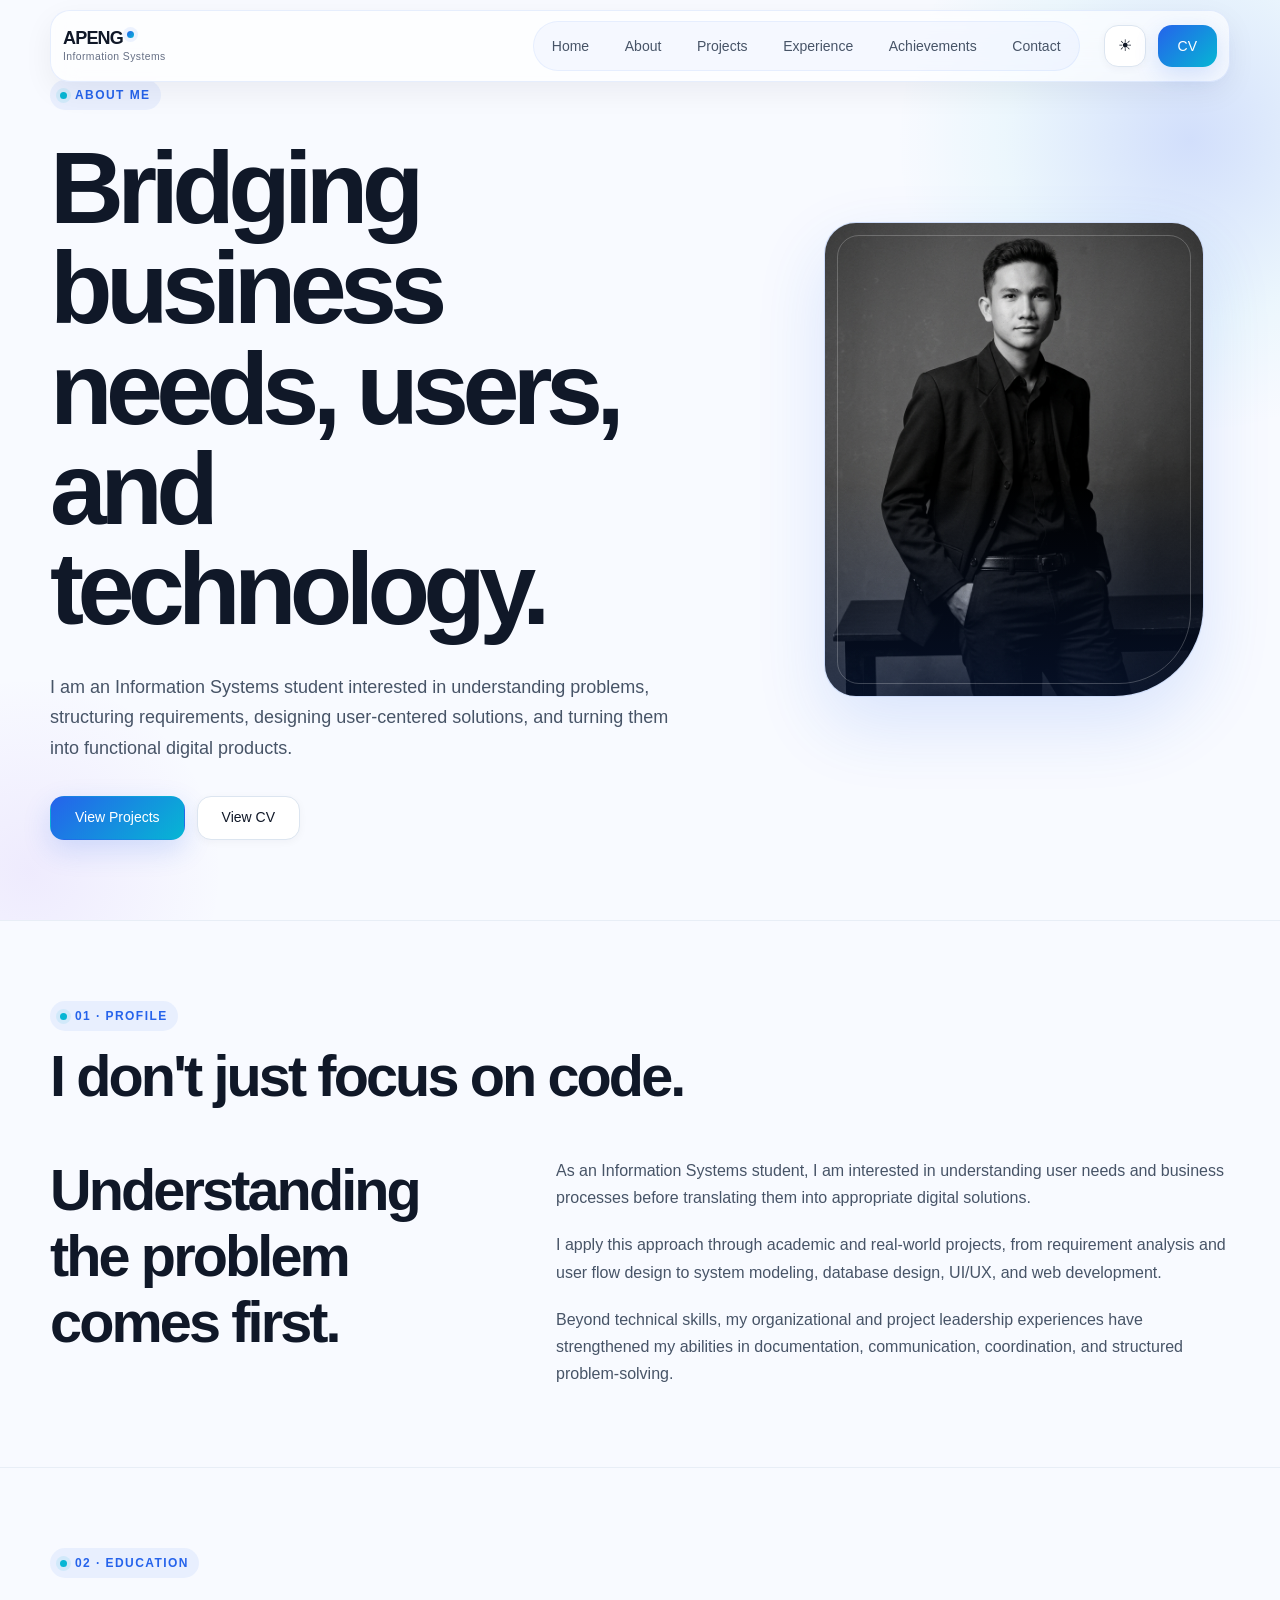
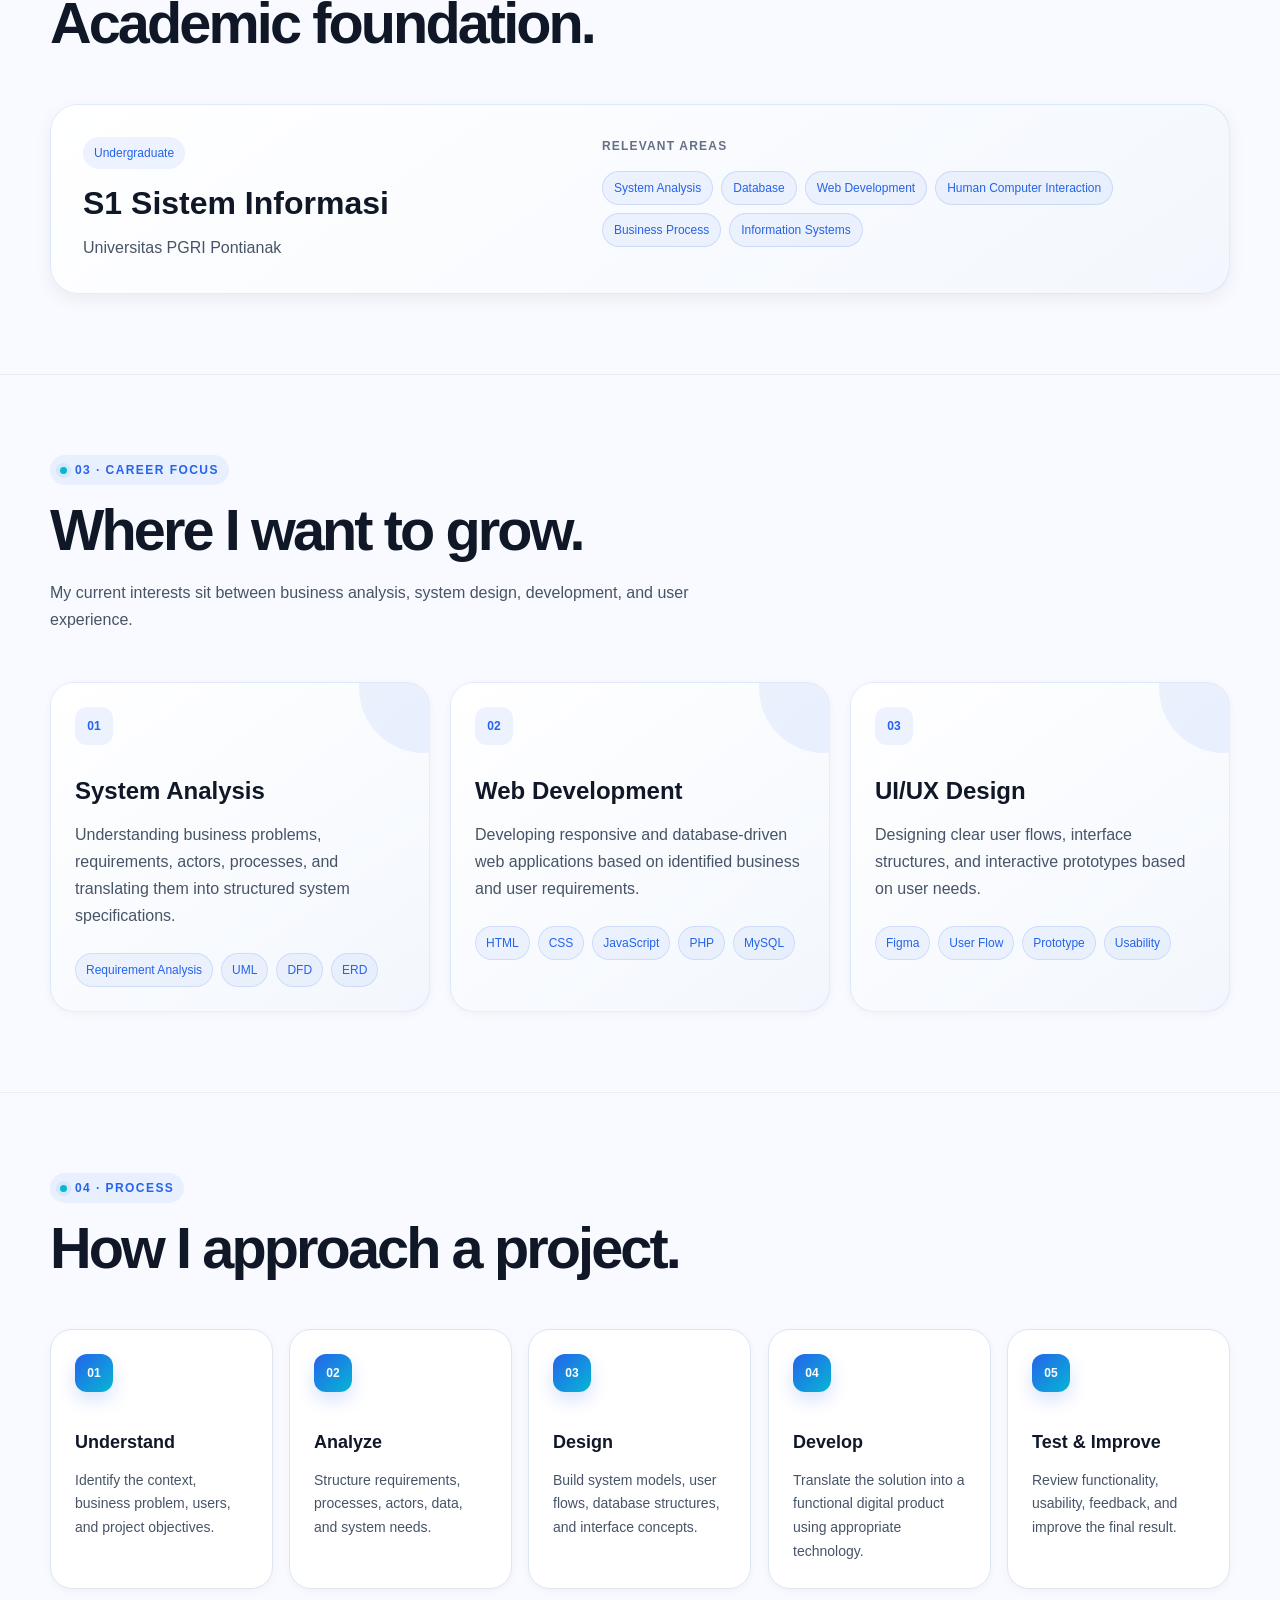
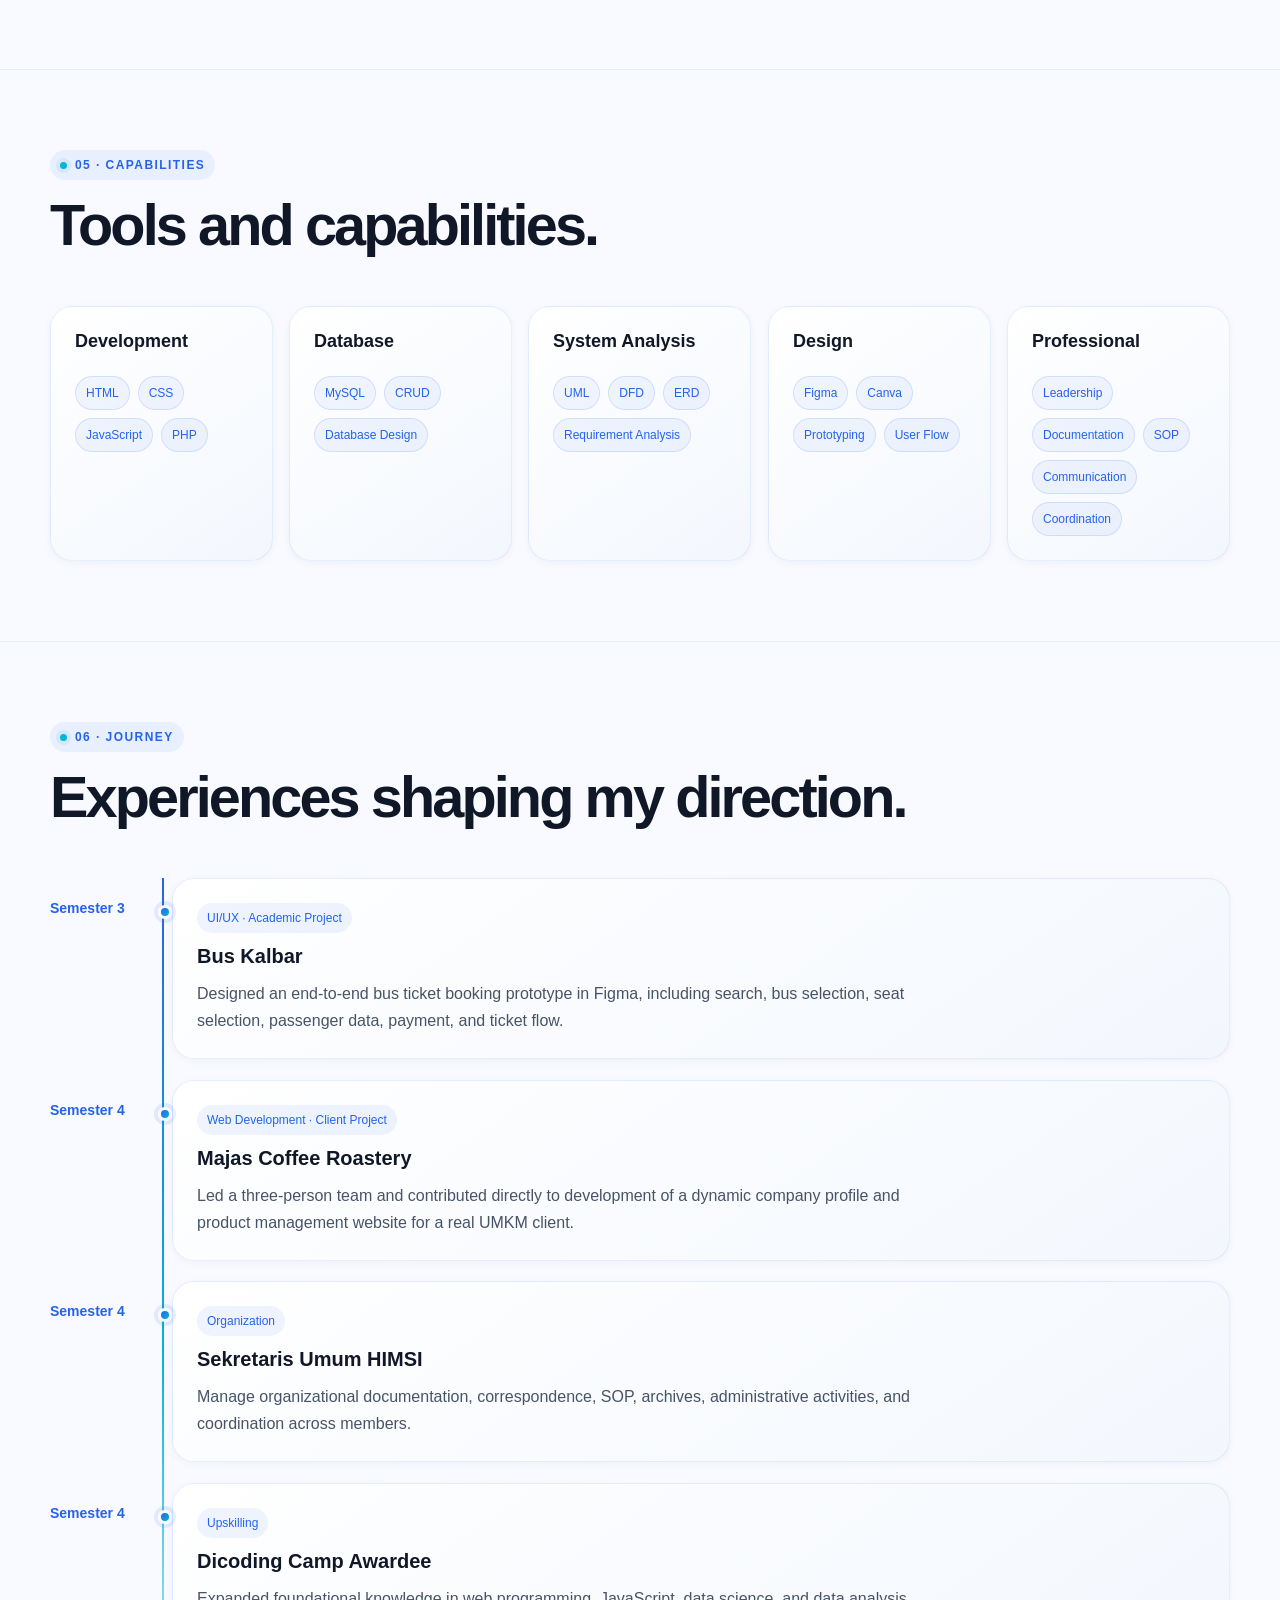
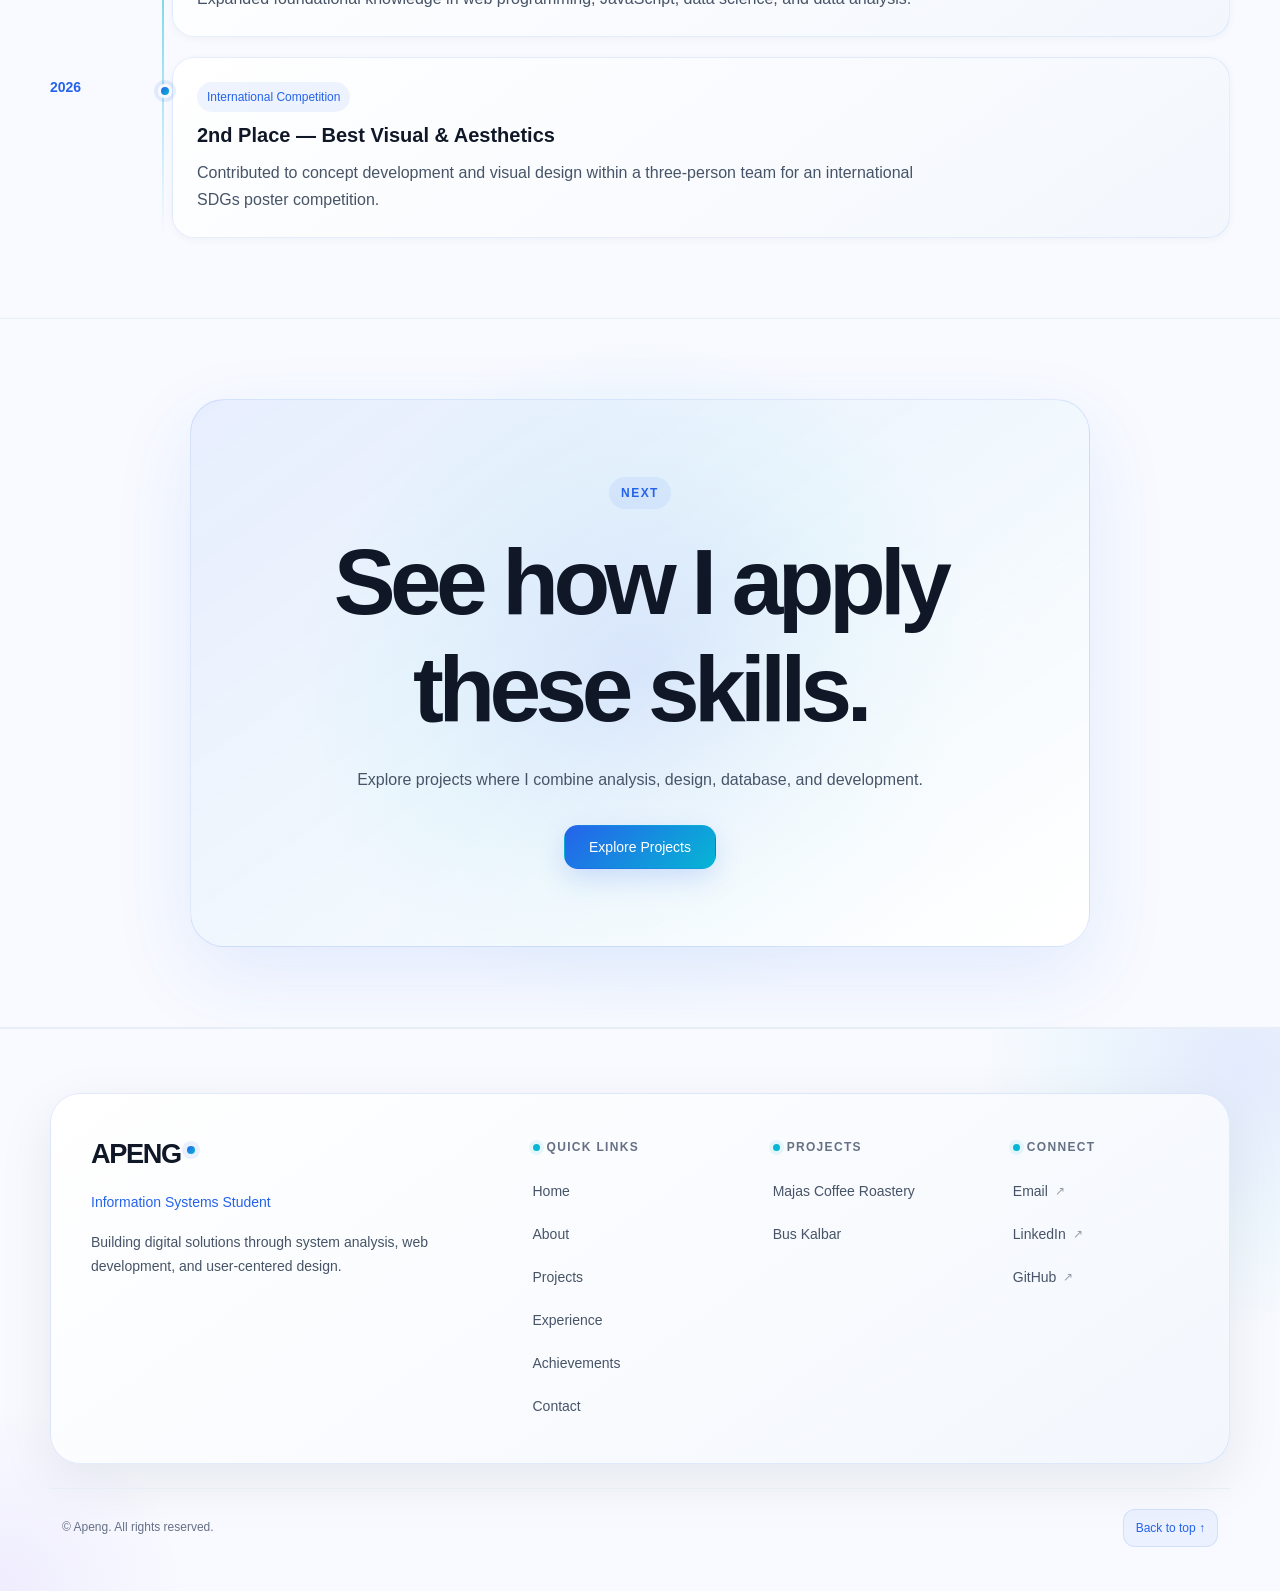
==== commit 146a59ed: "Update fmt.Println message from 'Hello' to 'Goodbye'" ====
--- a/about.html
+++ b/about.html
@@ -891,7 +891,7 @@
                             </span>
 
                             <h3>
-                                Sekretaris Umum HIMASI
+                                Sekretaris Umum HIMSI
                             </h3>
 
                             <p>
@@ -1075,4 +1075,4 @@
 
 </body>
 
-</html>+</html>
